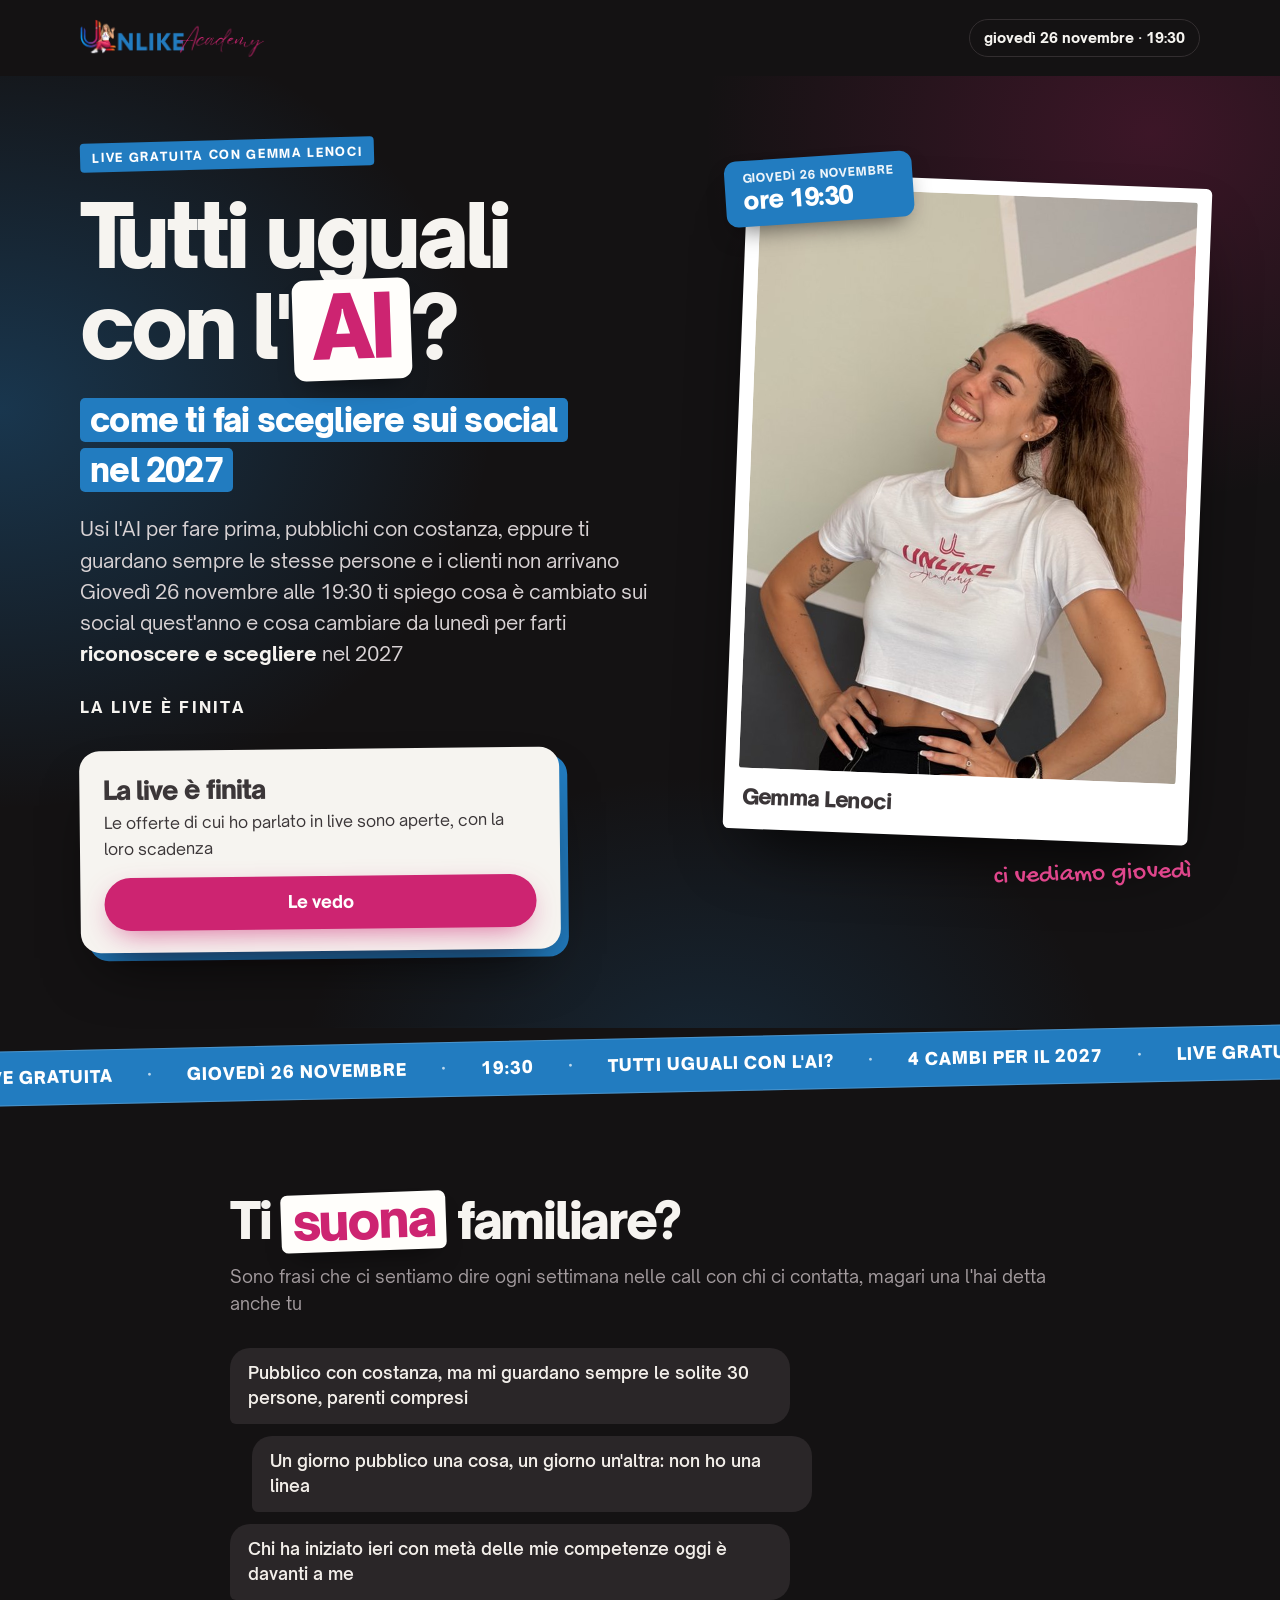
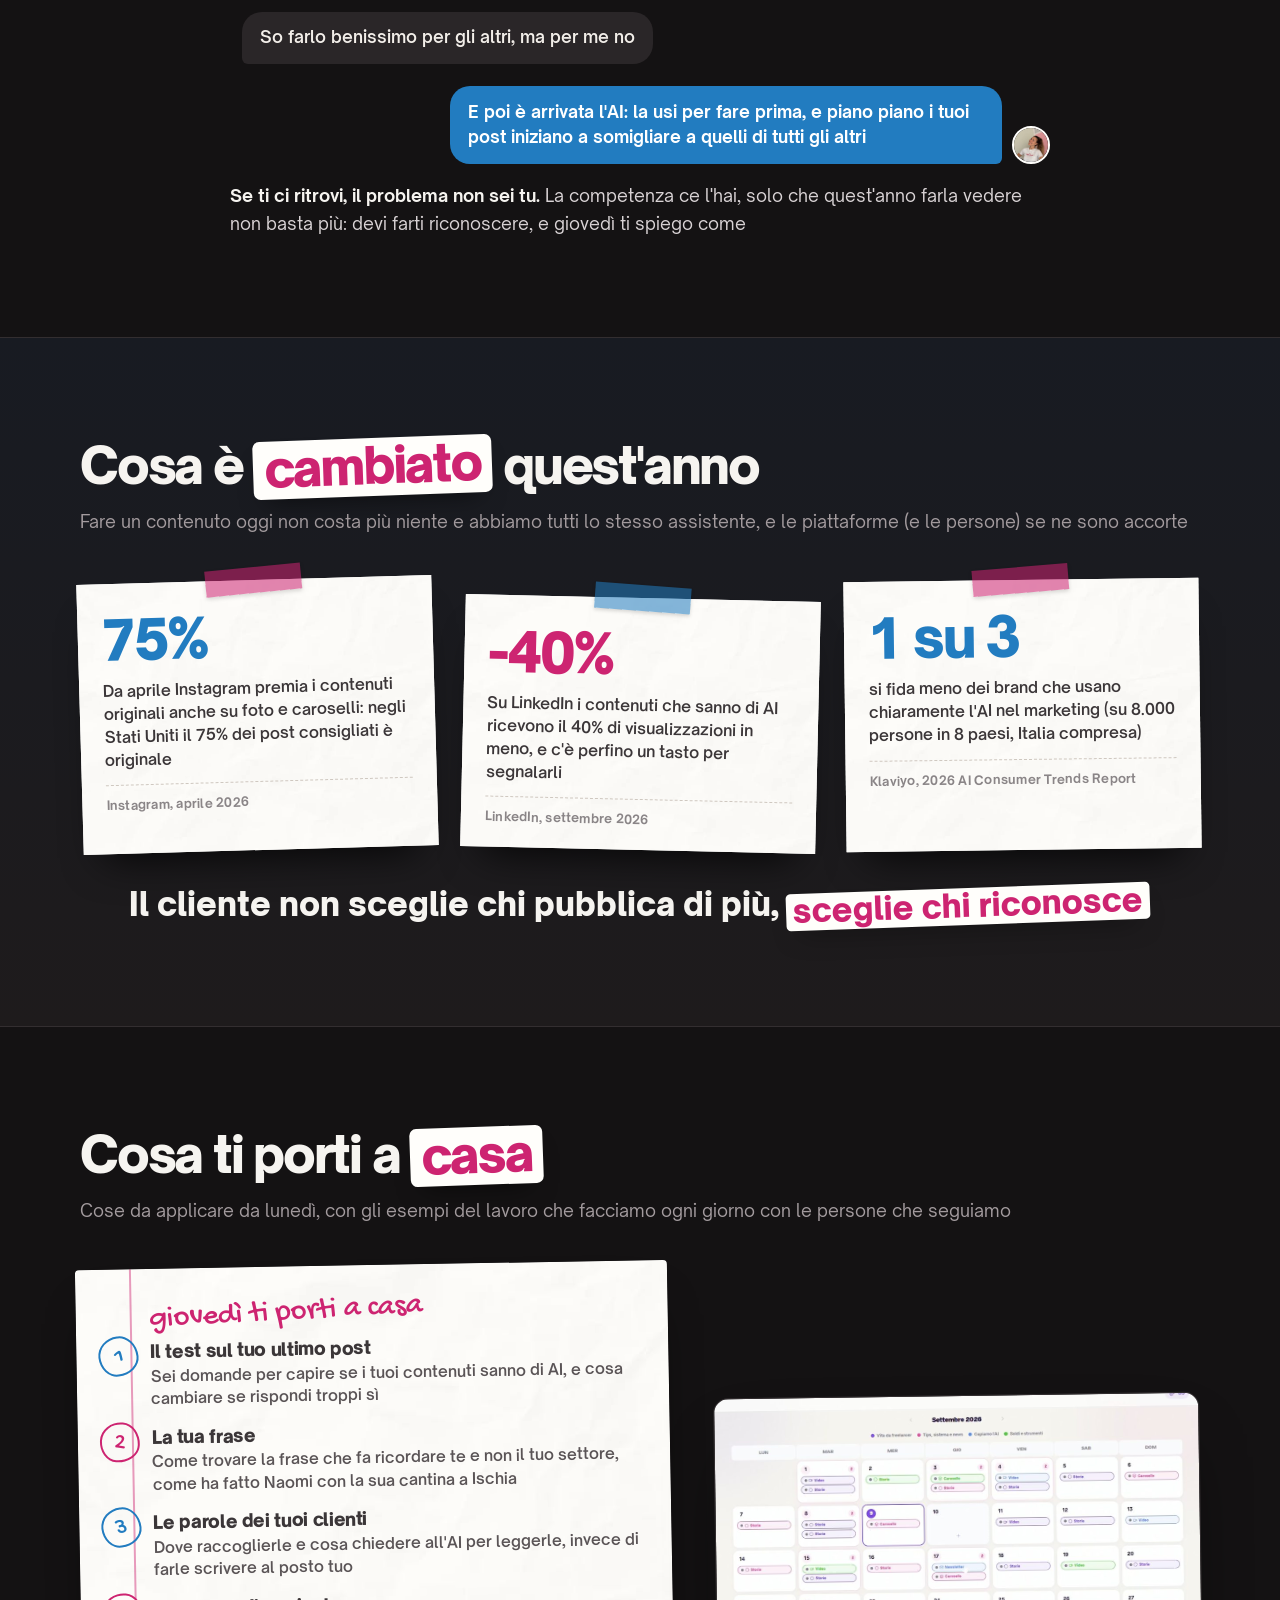
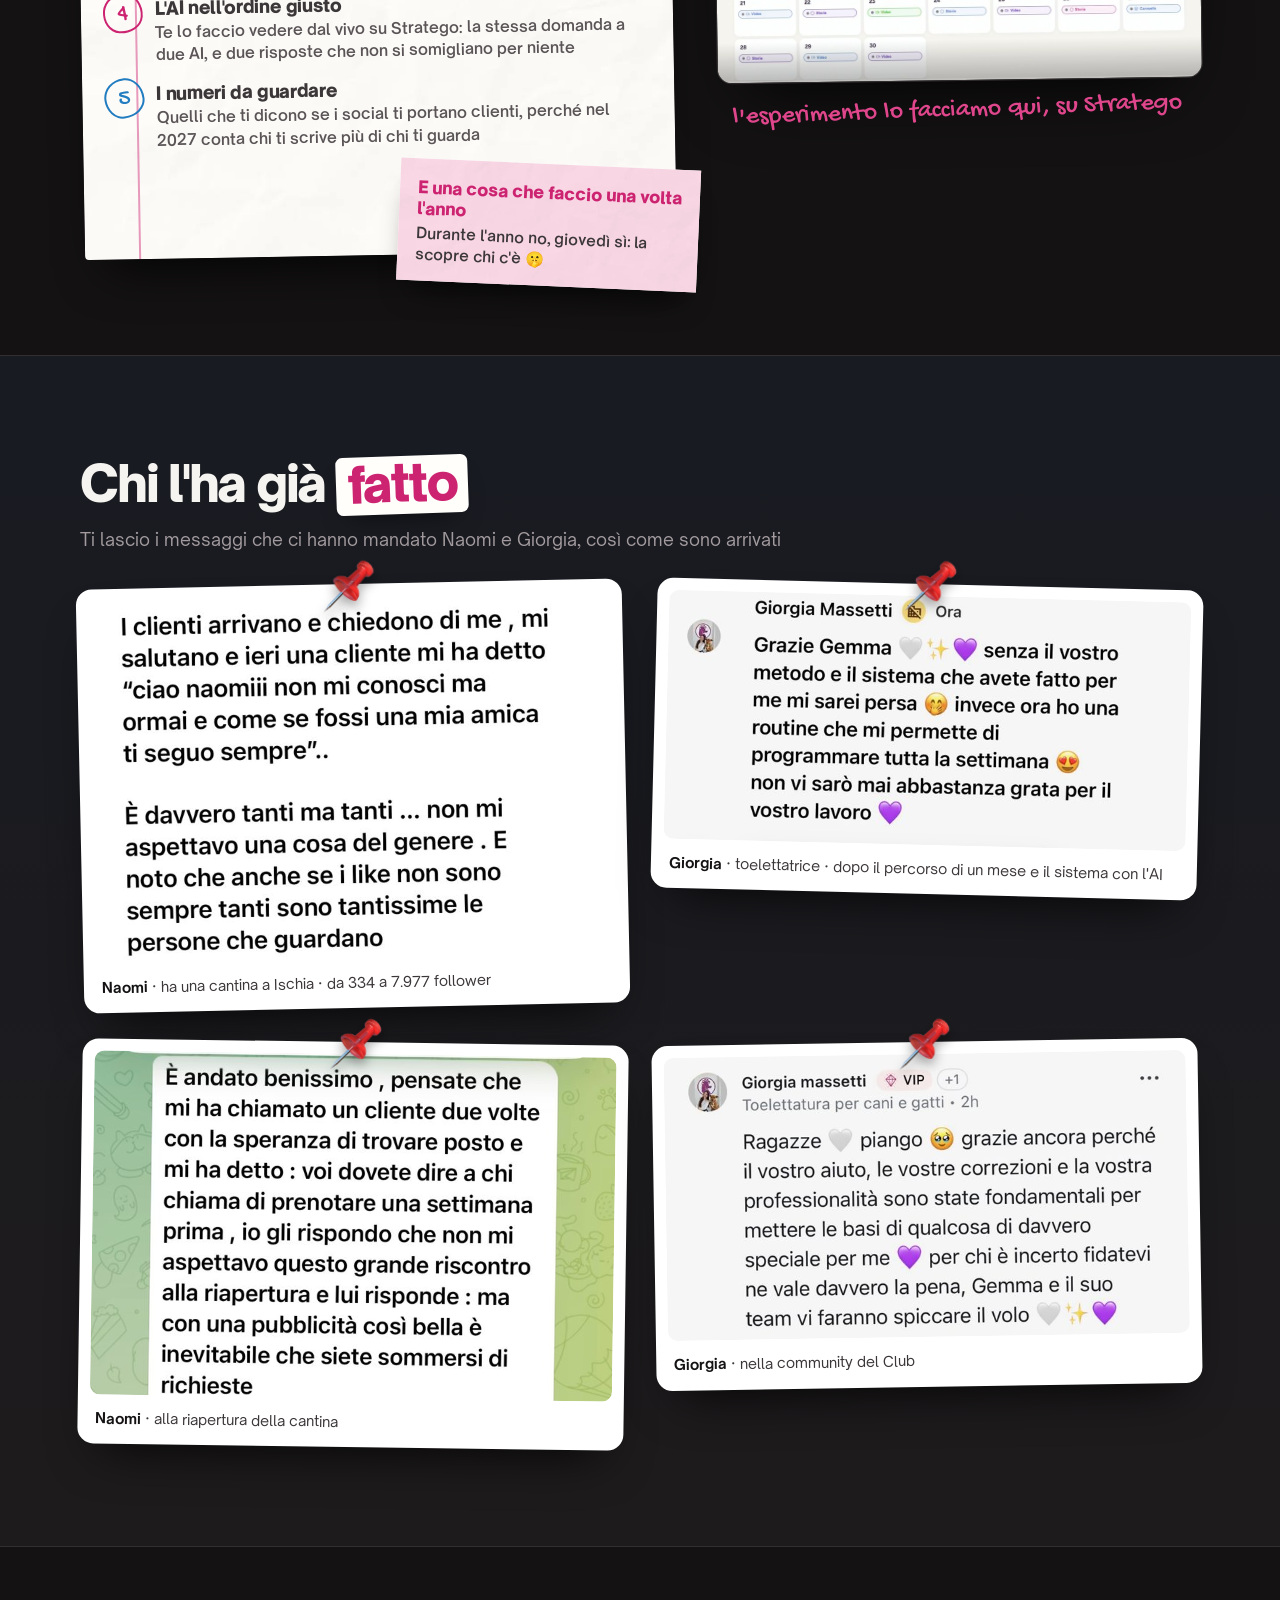
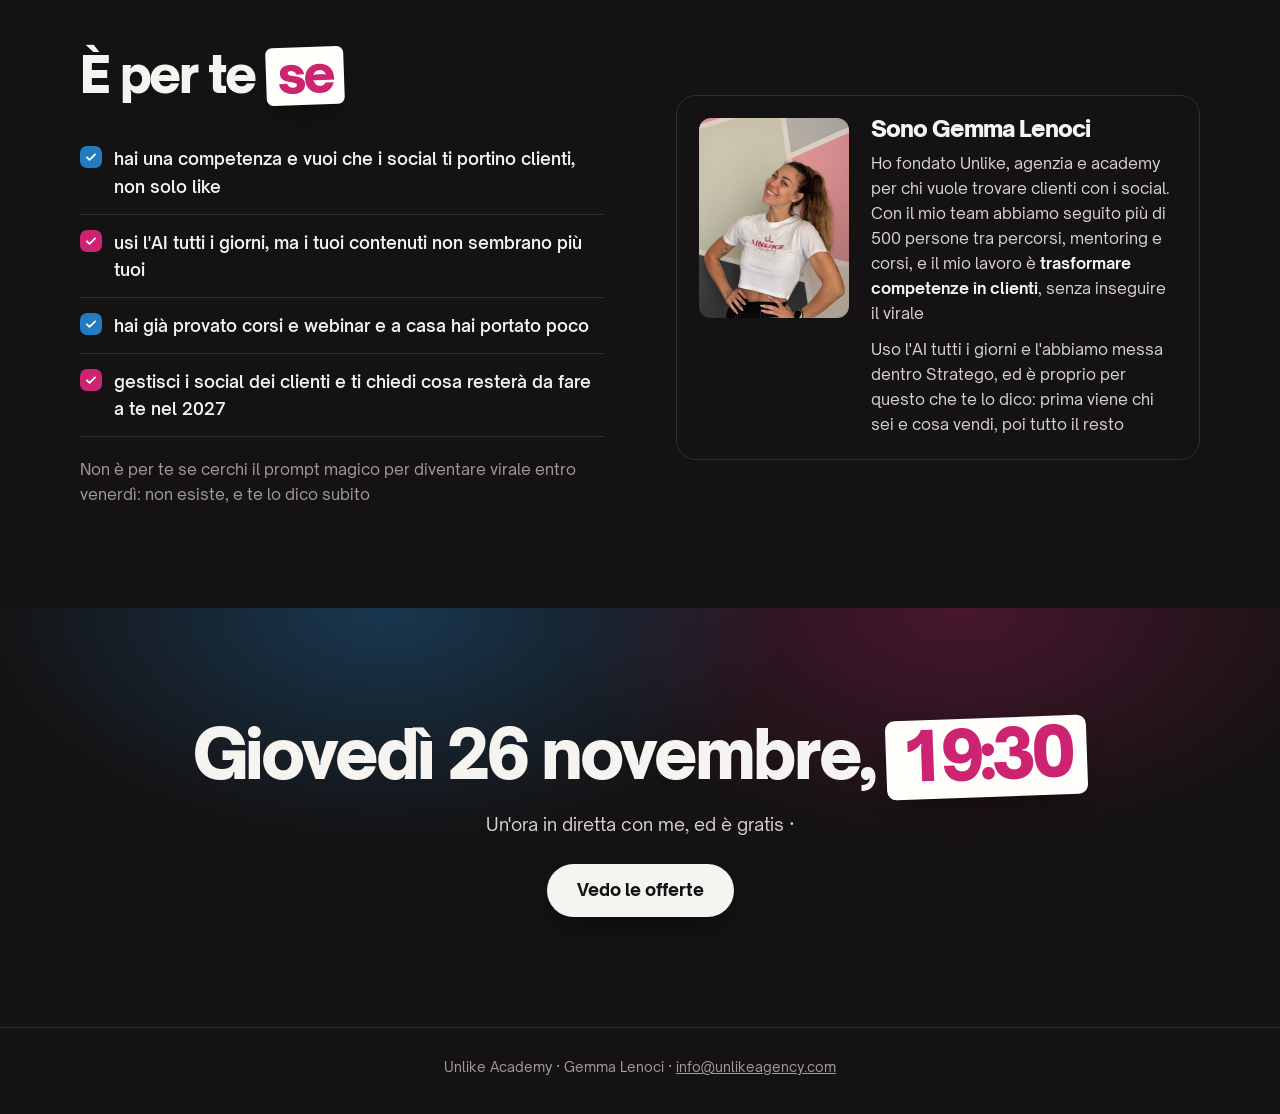
==== live.html @ 9900909d "Landing della live del 26/11 · Tutti uguali con l'AI" ====
<!doctype html>
<html lang="it">
<head>
<meta charset="utf-8">
<meta name="viewport" content="width=device-width, initial-scale=1">
<title>Tutti uguali con l'AI · live gratuita con Gemma Lenoci</title>
<meta name="description" content="Live gratuita giovedì 26 novembre alle 19:30: cosa è cambiato sui social con l'AI e cosa cambiare da lunedì per farti scegliere nel 2027. Con Gemma Lenoci di Unlike">
<meta name="robots" content="noindex">
<meta property="og:title" content="Tutti uguali con l'AI: come ti fai scegliere sui social nel 2027 · live gratuita giovedì 26 novembre alle 19:30">
<meta property="og:image" content="https://gemmalenoci-dotcom.github.io/black-friday/assets/img/og-live.jpg">
<meta property="og:image:width" content="1200">
<meta property="og:image:height" content="630">
<meta name="twitter:card" content="summary_large_image">
<meta property="og:description" content="Un'ora con Gemma Lenoci: cosa è cambiato sui social quest'anno e i 4 cambi da fare da lunedì per farti riconoscere dai clienti">
<link rel="icon" href="assets/logo/favicon.png">
<link rel="apple-touch-icon" href="assets/logo/apple-touch-icon.png">
<link rel="stylesheet" href="assets/live.css">
<!-- Pixel di Meta: da incollare qui quando c'è l'ID -->
<script src="https://academy.unlikeacademy.it/traccia.js?v=1" defer data-risorsa="black"></script>
</head>
<body data-fase="prima">

<header class="wrap hd">
  <img src="assets/logo/logo.webp" alt="Unlike Academy" width="120" height="38">
  <span class="hd-data"><span class="lungo">giovedì </span>26 novembre · 19:30</span>
</header>

<section class="hero">
  <div class="wrap hero-g">
    <div>
      <span class="eyebrow">Live gratuita con Gemma Lenoci</span>
      <h1>Tutti uguali con l'<em>AI</em>?</h1>
      <p class="riga2"><span>come ti fai scegliere sui social nel&nbsp;2027</span></p>
      <p class="sub">Usi l'AI per fare prima, pubblichi con costanza, eppure ti guardano sempre le stesse persone e i clienti non arrivano<br>Giovedì 26 novembre alle 19:30 ti spiego cosa è cambiato sui social quest'anno e cosa cambiare da lunedì per farti <b>riconoscere e scegliere</b> nel 2027</p>

      <div class="cd" data-chiude="2026-11-26T19:30:00+01:00" data-fine="2026-11-26T20:30:00+01:00"
           data-label-durante="Mancano" data-label-dopo="Siamo in diretta adesso" data-label-fine="La live è finita">
        <div class="cd-label">Mancano</div>
        <div class="cd-t">
          <div><b data-k="d">00</b><span>giorni</span></div>
          <div><b data-k="h">00</b><span>ore</span></div>
          <div><b data-k="m">00</b><span>minuti</span></div>
          <div><b data-k="s">00</b><span>secondi</span></div>
        </div>
      </div>

      <div class="card-form" id="iscriviti">
        <div class="solo-prima">
          <h2>Iscriviti alla live</h2>
          <form class="iscrizione" novalidate>
            <label>Nome<input name="nome" autocomplete="given-name" placeholder="Come ti chiami"></label>
            <label>Email<input name="email" type="email" autocomplete="email" placeholder="La mail dove ti mando il link"></label>
            <label class="spunta"><input type="checkbox" name="consenso"> <span>Voglio ricevere le mail di Unlike sulla live e sui contenuti gratuiti, posso cancellarmi quando voglio</span></label>
            <p class="errore" aria-live="polite"></p>
            <button class="btn" type="submit">Iscriviti alla live</button>
          </form>
          <p class="micro">Ti mando il link per mail, e se non riesci a esserci ti arriva anche la registrazione</p>
        </div>
        <div class="grazie">
          <h2>Sei dentro 🙌🏻</h2>
          <p>Ti ho appena mandato il link per mail: se non lo vedi, dai un'occhiata anche in Promozioni</p>
          <a class="btn btn-chiaro" target="_blank" rel="noopener" href="https://calendar.google.com/calendar/render?action=TEMPLATE&amp;text=Tutti%20uguali%20con%20l'AI%20%C2%B7%20live%20con%20Gemma&amp;dates=20261126T183000Z/20261126T193000Z&amp;details=Il%20link%20per%20entrare%20%C3%A8%20nella%20mail%20di%20conferma">Lo metto in calendario</a>
          <p class="micro">Intanto pensa a una domanda sui tuoi social da farmi giovedì: l'ultima parte della live è tutta per quelle</p>
        </div>
        <div class="solo-durante">
          <h2>Siamo in diretta</h2>
          <p>Entra adesso, sei ancora in tempo</p>
          <a class="btn" data-evento href="#">Entro nella live</a>
        </div>
        <div class="solo-dopo">
          <h2>La live è finita</h2>
          <p>Le offerte di cui ho parlato in live sono aperte, con la loro scadenza</p>
          <a class="btn" href="offerte.html">Le vedo</a>
        </div>
      </div>
    </div>

    <figure class="polaroid">
      <img src="assets/img/gemma.jpg" alt="Gemma Lenoci con la maglietta di Unlike Academy" width="600" height="800">
      <figcaption>Gemma Lenoci</figcaption>
      <span class="adesivo"><small>giovedì 26 novembre</small>ore 19:30</span>
      <span class="mano">ci vediamo giovedì</span>
    </figure>
  </div>
</section>

<div class="nastro" aria-hidden="true"><div>
  <span>live gratuita</span><span>giovedì 26 novembre</span><span>19:30</span><span>tutti uguali con l'AI?</span><span>4 cambi per il 2027</span>
  <span>live gratuita</span><span>giovedì 26 novembre</span><span>19:30</span><span>tutti uguali con l'AI?</span><span>4 cambi per il 2027</span>
</div></div>

<section class="sec">
  <div class="wrap stretto">
    <h2>Ti <em>suona</em> familiare?</h2>
    <p class="lead">Sono frasi che ci sentiamo dire ogni settimana nelle call con chi ci contatta, magari una l'hai detta anche tu</p>
    <div class="chat">
      <p class="bolla">Pubblico con costanza, ma mi guardano sempre le solite 30 persone, parenti compresi</p>
      <p class="bolla">Un giorno pubblico una cosa, un giorno un'altra: non ho una linea</p>
      <p class="bolla">Chi ha iniziato ieri con metà delle mie competenze oggi è davanti a me</p>
      <p class="bolla">So farlo benissimo per gli altri, ma per me no</p>
      <div class="bolla-mia"><p>E poi è arrivata l'AI: la usi per fare prima, e piano piano i tuoi post iniziano a somigliare a quelli di tutti gli altri</p><img src="assets/img/gemma.jpg" alt="" width="600" height="800" loading="lazy"></div>
    </div>
    <p class="dopo-lista"><b>Se ti ci ritrovi, il problema non sei tu.</b> La competenza ce l'hai, solo che quest'anno farla vedere non basta più: devi farti riconoscere, e giovedì ti spiego come</p>
  </div>
</section>

<section class="sec alt">
  <div class="wrap">
    <h2>Cosa è <em>cambiato</em> quest'anno</h2>
    <p class="lead">Fare un contenuto oggi non costa più niente e abbiamo tutti lo stesso assistente, e le piattaforme (e le persone) se ne sono accorte</p>
    <div class="ritagli">
      <figure class="ritaglio"><i class="scotch"></i><b>75%</b><p>Da aprile Instagram premia i contenuti originali anche su foto e caroselli: negli Stati Uniti il 75% dei post consigliati è originale</p><figcaption>Instagram, aprile 2026</figcaption></figure>
      <figure class="ritaglio"><i class="scotch"></i><b>-40%</b><p>Su LinkedIn i contenuti che sanno di AI ricevono il 40% di visualizzazioni in meno, e c'è perfino un tasto per segnalarli</p><figcaption>LinkedIn, settembre 2026</figcaption></figure>
      <figure class="ritaglio"><i class="scotch"></i><b>1 su 3</b><p>si fida meno dei brand che usano chiaramente l'AI nel marketing (su 8.000 persone in 8 paesi, Italia compresa)</p><figcaption>Klaviyo, 2026 AI Consumer Trends Report</figcaption></figure>
    </div>
    <p class="tesi">Il cliente non sceglie chi pubblica di più, <em>sceglie chi riconosce</em></p>
  </div>
</section>

<section class="sec">
  <div class="wrap">
    <h2>Cosa ti porti a <em>casa</em></h2>
    <p class="lead">Cose da applicare da lunedì, con gli esempi del lavoro che facciamo ogni giorno con le persone che seguiamo</p>
    <div class="casa">
      <div class="quaderno">
        <p class="mano">giovedì ti porti a casa</p>
        <ol>
          <li><b>Il test sul tuo ultimo post</b><span>Sei domande per capire se i tuoi contenuti sanno di AI, e cosa cambiare se rispondi troppi sì</span></li>
          <li><b>La tua frase</b><span>Come trovare la frase che fa ricordare te e non il tuo settore, come ha fatto Naomi con la sua cantina a Ischia</span></li>
          <li><b>Le parole dei tuoi clienti</b><span>Dove raccoglierle e cosa chiedere all'AI per leggerle, invece di farle scrivere al posto tuo</span></li>
          <li><b>L'AI nell'ordine giusto</b><span>Te lo faccio vedere dal vivo su Stratego: la stessa domanda a due AI, e due risposte che non si somigliano per niente</span></li>
          <li><b>I numeri da guardare</b><span>Quelli che ti dicono se i social ti portano clienti, perché nel 2027 conta chi ti scrive più di chi ti guarda</span></li>
        </ol>
        <div class="postit"><b>E una cosa che faccio una volta l'anno</b><span>Durante l'anno no, giovedì sì: la scopre chi c'è 🤫</span></div>
      </div>
      <figure class="schermo">
        <img src="assets/img/stratego-calendario.jpg" alt="Un piano editoriale su Stratego" width="1100" height="645" loading="lazy">
        <figcaption class="mano">l'esperimento lo facciamo qui, su Stratego</figcaption>
      </figure>
    </div>
  </div>
</section>

<section class="sec alt">
  <div class="wrap">
    <h2>Chi l'ha già <em>fatto</em></h2>
    <p class="lead">Ti lascio i messaggi che ci hanno mandato Naomi e Giorgia, così come sono arrivati</p>
    <div class="bacheca">
      <figure class="msg"><img class="puntina" src="assets/img/emoji-pushpin.png" alt="" width="56" height="56"><img src="assets/img/msg-naomi-amica.jpg" alt="Messaggio di Naomi: i clienti arrivano e chiedono di me, una cliente mi ha detto non mi conosci ma ormai è come se fossi una mia amica" width="720" height="501" loading="lazy"><figcaption><b>Naomi</b> · ha una cantina a Ischia · da 334 a 7.977 follower</figcaption></figure>
      <figure class="msg"><img class="puntina" src="assets/img/emoji-pushpin.png" alt="" width="56" height="56"><img src="assets/img/msg-giorgia-sistema.jpg" alt="Messaggio di Giorgia: senza il vostro metodo e il sistema che avete fatto per me mi sarei persa, invece ora ho una routine che mi permette di programmare tutta la settimana" width="720" height="344" loading="lazy"><figcaption><b>Giorgia</b> · toelettatrice · dopo il percorso di un mese e il sistema con l'AI</figcaption></figure>
      <figure class="msg"><img class="puntina" src="assets/img/emoji-pushpin.png" alt="" width="56" height="56"><img src="assets/img/msg-naomi-cliente.jpg" alt="Messaggio di Naomi: un cliente mi ha detto che con una pubblicità così bella è inevitabile che siete sommersi di richieste" width="720" height="474" loading="lazy"><figcaption><b>Naomi</b> · alla riapertura della cantina</figcaption></figure>
      <figure class="msg"><img class="puntina" src="assets/img/emoji-pushpin.png" alt="" width="56" height="56"><img src="assets/img/msg-giorgia-fidatevi.jpg" alt="Commento di Giorgia nel Club: per chi è incerto fidatevi, ne vale davvero la pena" width="720" height="391" loading="lazy"><figcaption><b>Giorgia</b> · nella community del Club</figcaption></figure>
    </div>
  </div>
</section>

<section class="sec">
  <div class="wrap per-chi">
    <div>
      <h2>È per te <em>se</em></h2>
      <ul class="lista spunte">
        <li>hai una competenza e vuoi che i social ti portino clienti, non solo like</li>
        <li>usi l'AI tutti i giorni, ma i tuoi contenuti non sembrano più tuoi</li>
        <li>hai già provato corsi e webinar e a casa hai portato poco</li>
        <li>gestisci i social dei clienti e ti chiedi cosa resterà da fare a te nel 2027</li>
      </ul>
      <p class="no">Non è per te se cerchi il prompt magico per diventare virale entro venerdì: non esiste, e te lo dico subito</p>
    </div>
    <div class="chi">
      <img src="assets/img/gemma.jpg" alt="" width="600" height="800" loading="lazy">
      <div>
        <h3>Sono Gemma Lenoci</h3>
        <p>Ho fondato Unlike, agenzia e academy per chi vuole trovare clienti con i social. Con il mio team abbiamo seguito più di 500 persone tra percorsi, mentoring e corsi, e il mio lavoro è <b>trasformare competenze in clienti</b>, senza inseguire il virale</p>
        <p>Uso l'AI tutti i giorni e l'abbiamo messa dentro Stratego, ed è proprio per questo che te lo dico: prima viene chi sei e cosa vendi, poi tutto il resto</p>
      </div>
    </div>
  </div>
</section>

<section class="finale">
  <div class="wrap">
    <h2>Giovedì 26 novembre, <em>19:30</em></h2>
    <p>Un'ora in diretta con me, ed è gratis · <span class="cd-mini" data-chiude="2026-11-26T19:30:00+01:00"></span></p>
    <a class="btn btn-chiaro solo-prima" href="#iscriviti">Iscriviti alla live</a>
    <a class="btn btn-chiaro solo-durante" data-evento href="#">Entro nella live</a>
    <a class="btn btn-chiaro solo-dopo" href="offerte.html">Vedo le offerte</a>
  </div>
</section>

<footer class="ft">Unlike Academy · Gemma Lenoci · <a href="mailto:info@unlikeagency.com">info@unlikeagency.com</a></footer>

<script src="assets/countdown.js" defer></script>
<script src="assets/live.js" defer></script>
</body>
</html>
---- assets/live.css ----
/* black.unlikeacademy.it/live.html · iscrizione alla live del 26/11 · colori del Black Friday: nero caldo, bianco, una parola fucsia */
@font-face{font-family:'Open Sauce Sans';src:url(fonts/open-sauce-sans-400.woff2) format('woff2');font-weight:400;font-display:swap}
@font-face{font-family:'Open Sauce Sans';src:url(fonts/open-sauce-sans-600.woff2) format('woff2');font-weight:600;font-display:swap}
@font-face{font-family:'Open Sauce Sans';src:url(fonts/open-sauce-sans-700.woff2) format('woff2');font-weight:700;font-display:swap}
@font-face{font-family:'Open Sauce Sans';src:url(fonts/open-sauce-sans-800.woff2) format('woff2');font-weight:800;font-display:swap}
@font-face{font-family:'Open Sauce Sans';src:url(fonts/open-sauce-sans-900.woff2) format('woff2');font-weight:900;font-display:swap}
@font-face{font-family:'Playfair Display';src:url(fonts/playfair-display-italic-base.woff2) format('woff2');font-weight:400 900;font-style:italic;font-display:swap}
@font-face{font-family:'Gochi Hand';src:url(fonts/gochi-hand-400.woff2) format('woff2');font-weight:400;font-display:swap}

:root{
  --nero:#141213;--nero2:#1E1B1C;--linea:#332E30;
  --bianco:#F6F4F0;--testo:#D9D3D5;--grigio:#A39B9E;
  --fucsia:#CD2471;--fucsia2:#E0468C;--blu:#227CC0;--ink:#3B3638;
  --serif:'Playfair Display',Georgia,serif;--mano:'Gochi Hand',cursive
}
*{margin:0;padding:0;box-sizing:border-box}
html{-webkit-text-size-adjust:100%;scroll-behavior:smooth}
body{font-family:'Open Sauce Sans',system-ui,sans-serif;color:var(--testo);background:var(--nero);line-height:1.6;-webkit-font-smoothing:antialiased;overflow-x:hidden}
img{max-width:100%;height:auto;display:block}
a{color:inherit}
.wrap{width:min(1120px,100% - 32px);margin-inline:auto}
h1,h2,h3{color:var(--bianco);letter-spacing:-.045em;line-height:1.02}
h1 em,h2 em{font-family:var(--serif);font-style:italic;font-weight:800;letter-spacing:-.02em;color:var(--fucsia2)}

.btn{display:inline-flex;align-items:center;justify-content:center;font-family:inherit;font-weight:800;font-size:17px;line-height:1.1;text-decoration:none;border:0;border-radius:100px;padding:17px 30px;background:var(--fucsia);color:#fff;cursor:pointer;box-shadow:0 10px 30px -10px rgba(205,36,113,.75);transition:transform .15s,box-shadow .15s}
.btn:hover{transform:translateY(-2px);box-shadow:0 16px 34px -10px rgba(205,36,113,.9)}
.btn-chiaro{background:var(--bianco);color:var(--nero);box-shadow:0 10px 30px -12px rgba(0,0,0,.6)}
.btn-chiaro:hover{box-shadow:0 16px 34px -12px rgba(0,0,0,.7)}
.btn:focus-visible,a:focus-visible,input:focus-visible{outline:3px solid var(--blu);outline-offset:3px}

.hd{display:flex;align-items:center;justify-content:space-between;gap:16px;height:76px}
.hd img{height:38px;width:auto}
.hd-data{font-size:14px;font-weight:800;color:var(--bianco);border:1.5px solid var(--linea);border-radius:100px;padding:7px 14px}

.hero{position:relative;background:
  radial-gradient(55% 60% at 88% 8%,rgba(205,36,113,.30),transparent 70%),
  radial-gradient(40% 45% at 0% 40%,rgba(34,124,192,.16),transparent 70%)}
.hero-g{display:grid;grid-template-columns:1.12fr .88fr;gap:clamp(28px,5vw,64px);align-items:start;padding-block:clamp(28px,5vw,64px) clamp(48px,6vw,80px)}
.eyebrow{display:inline-block;font-weight:800;font-size:12px;line-height:1;letter-spacing:.14em;text-transform:uppercase;color:#fff;background:var(--fucsia);padding:9px 12px 8px;border-radius:4px;rotate:-1.5deg}
.hero h1{font-weight:900;font-size:clamp(2.7rem,7vw,5.4rem);margin-top:22px}
.hero h1 em{font-size:1.08em}
.sub{font-size:clamp(1.05rem,1.6vw,1.22rem);margin-top:18px;max-width:30em}
.sub b{color:var(--bianco);font-weight:800}

.cd{margin-top:26px}
.cd-label{font-weight:800;font-size:.8rem;letter-spacing:.14em;text-transform:uppercase;color:var(--fucsia2)}
.cd-t{display:flex;gap:10px;margin-top:10px}
.cd-t div{min-width:78px;text-align:center;background:var(--nero2);border:1px solid var(--linea);border-radius:14px;padding:12px 6px 10px}
.cd-t div:last-child{background:var(--fucsia);border-color:var(--fucsia)}
.cd-t b{display:block;font-weight:900;font-size:2.3rem;line-height:1;color:var(--bianco);font-variant-numeric:tabular-nums}
.cd-t span{display:block;margin-top:6px;font-size:.66rem;font-weight:700;letter-spacing:.1em;text-transform:uppercase;color:var(--grigio)}
.cd-t div:last-child span{color:#fff}
.cd.chiuso .cd-t{display:none}
.cd.chiuso .cd-label{font-size:1rem;color:var(--bianco)}
.cd-mini{font-weight:800;color:var(--bianco);font-variant-numeric:tabular-nums}

.card-form{margin-top:28px;max-width:30em;background:var(--bianco);color:var(--ink);border-radius:20px;padding:26px 24px 22px;rotate:-.6deg;box-shadow:0 30px 60px -25px rgba(0,0,0,.8),8px 8px 0 var(--fucsia)}
.card-form h2{color:var(--ink);font-weight:900;font-size:1.6rem;letter-spacing:-.04em}
.card-form p{margin-top:8px}
.card-form .btn{margin-top:16px;width:100%}
.iscrizione label{display:block;margin-top:14px;font-weight:800;font-size:.85rem;color:var(--ink)}
.iscrizione input:not([type=checkbox]){display:block;width:100%;margin-top:6px;font:inherit;font-weight:600;font-size:16px;color:var(--ink);background:#fff;border:1.5px solid #D8D2CB;border-radius:12px;padding:13px 14px}
.iscrizione input:not([type=checkbox]):focus{border-color:var(--fucsia);outline:none}
.iscrizione .spunta{display:flex;gap:10px;align-items:flex-start;font-weight:600;font-size:.82rem;line-height:1.45;color:#5A5456}
.spunta input{margin-top:3px;width:18px;height:18px;accent-color:var(--fucsia);flex:none}
.errore{min-height:1.2em;font-weight:800;font-size:.88rem;color:var(--fucsia)}
.micro{font-size:.86rem;color:#665E61}
.grazie,.solo-durante,.solo-dopo{display:none}
.card-form.fatto .solo-prima{display:none}
.card-form.fatto .grazie{display:block}
body[data-fase=durante] .card-form .solo-prima,body[data-fase=durante] .card-form .grazie,
body[data-fase=dopo] .card-form .solo-prima,body[data-fase=dopo] .card-form .grazie{display:none}
body[data-fase=durante] .solo-durante,body[data-fase=dopo] .solo-dopo{display:block}
body[data-fase=durante] .finale .solo-durante,body[data-fase=dopo] .finale .solo-dopo{display:inline-flex}
body:not([data-fase=prima]) .finale .solo-prima{display:none}
.finale .solo-durante,.finale .solo-dopo{display:none}

.polaroid{position:relative;background:#fff;padding:14px 14px 0;border-radius:6px;rotate:2.2deg;margin-top:clamp(0px,4vw,40px);box-shadow:0 34px 70px -28px rgba(0,0,0,.9)}
.polaroid img{border-radius:3px;aspect-ratio:3/4;object-fit:cover;width:100%}
.polaroid figcaption{font-weight:900;color:var(--ink);font-size:1.3rem;letter-spacing:-.03em;padding:12px 4px 16px}
.adesivo{position:absolute;top:-18px;left:-22px;background:var(--fucsia);color:#fff;font-weight:900;font-size:1.25rem;padding:10px 16px;border-radius:12px;rotate:-6deg;box-shadow:0 12px 24px -10px rgba(0,0,0,.6)}
.adesivo em{font-family:var(--serif);font-style:italic}
.mano{font-family:var(--mano);color:var(--fucsia2);font-size:1.6rem;line-height:1.1}
.polaroid .mano{position:absolute;right:-6px;bottom:-46px;rotate:-4deg}

.nastro{background:var(--fucsia);color:#fff;overflow:hidden;border-block:1px solid rgba(255,255,255,.18);rotate:-1.2deg;margin-block:10px 0;width:104%;margin-left:-2%}
.nastro div{display:flex;gap:34px;width:max-content;padding:13px 0;animation:scorri 28s linear infinite}
.nastro span{font-weight:900;font-size:1.05rem;letter-spacing:.06em;text-transform:uppercase;white-space:nowrap}
.nastro span::after{content:'·';margin-left:34px;opacity:.7}
@keyframes scorri{to{transform:translateX(-50%)}}
@media (prefers-reduced-motion:reduce){.nastro div{animation:none}}

.sec{padding-block:clamp(56px,8vw,100px)}
.sec.alt{background:var(--nero2);border-block:1px solid var(--linea)}
.sec h2{font-weight:900;font-size:clamp(2rem,4.4vw,3.1rem)}
.lead{margin-top:12px;font-size:1.08rem;color:var(--grigio)}
.steps{display:grid;grid-template-columns:repeat(4,1fr);gap:16px;margin-top:34px;counter-reset:s}
.step{background:var(--nero2);border:1px solid var(--linea);border-radius:18px;padding:22px 20px}
.step::before{counter-increment:s;content:counter(s);font-family:var(--serif);font-style:italic;font-weight:800;font-size:48px;line-height:1;color:var(--fucsia2);display:block;margin-bottom:12px}
.step:last-child{background:var(--fucsia);border-color:var(--fucsia)}
.step:last-child::before{color:#fff}
.step:last-child p{color:#fff}
.step h3{font-size:1.1rem;font-weight:800;letter-spacing:-.02em}
.step p{font-size:.95rem;margin-top:8px}
.schermo{margin:44px auto 0;max-width:820px;text-align:center}
.schermo img{border-radius:14px;box-shadow:0 0 0 1px var(--linea),0 34px 70px -30px rgba(0,0,0,.9);rotate:-.8deg}
.schermo figcaption{margin-top:16px;rotate:-2deg}

.per-chi{display:grid;grid-template-columns:1fr 1fr;gap:clamp(32px,6vw,72px);align-items:center}
.lista{list-style:none;margin-top:26px}
.lista li{position:relative;padding:14px 0 14px 34px;border-bottom:1px solid var(--linea);font-size:1.06rem;color:var(--bianco);font-weight:600}
.lista li::before{content:'';position:absolute;left:4px;top:23px;width:12px;height:12px;border-radius:50%;background:var(--fucsia)}
.no{margin-top:20px;color:var(--grigio);font-size:.98rem}
.chi{display:grid;grid-template-columns:150px 1fr;gap:22px;align-items:start;background:var(--nero);border:1px solid var(--linea);border-radius:20px;padding:22px}
.chi img{border-radius:12px;aspect-ratio:3/4;object-fit:cover}
.chi h3{font-size:1.4rem;font-weight:900}
.chi p{margin-top:10px;font-size:.98rem}
.chi b{color:var(--bianco)}

.finale{background:
  radial-gradient(60% 80% at 50% 0%,rgba(205,36,113,.35),transparent 70%),var(--nero);text-align:center;padding-block:clamp(64px,9vw,110px)}
.finale h2{font-weight:900;font-size:clamp(2.2rem,6vw,4.2rem)}
.finale p{margin-top:14px;font-size:1.1rem}
.finale .btn{margin-top:26px}

.ft{text-align:center;font-size:.85rem;color:var(--grigio);padding:28px 16px 36px;border-top:1px solid var(--linea)}

@media (max-width:900px){
  .hero-g{grid-template-columns:1fr}
  .polaroid{max-width:330px;margin:24px auto 40px}
  .steps{grid-template-columns:1fr 1fr}
  .per-chi{grid-template-columns:1fr}
}
@media (max-width:520px){
  .hd-data{font-size:12px;padding:6px 10px}
  .cd-t{gap:6px}.cd-t div{min-width:0;flex:1}.cd-t b{font-size:1.8rem}
  .card-form{padding:22px 18px 18px;rotate:0deg;box-shadow:0 30px 60px -25px rgba(0,0,0,.8),5px 5px 0 var(--fucsia)}
  .steps{grid-template-columns:1fr}
  .chi{grid-template-columns:96px 1fr;padding:16px;gap:14px}
  .adesivo{left:-8px;font-size:1.05rem}
}

body:not([data-fase=prima]) .cd-mini{display:none}
@media (max-width:520px){.hd-data .lungo{display:none}}

/* 6/11 · più blu, su richiesta di Gemma (il fucsia resta sui bottoni) */
.eyebrow{background:var(--blu)}
.hero{background:
  radial-gradient(50% 55% at 90% 6%,rgba(205,36,113,.22),transparent 70%),
  radial-gradient(55% 60% at 0% 35%,rgba(34,124,192,.34),transparent 70%),
  radial-gradient(45% 45% at 55% 105%,rgba(34,124,192,.20),transparent 70%)}
.riga2{margin-top:16px;font-weight:900;font-size:clamp(1.25rem,2.6vw,2rem);line-height:1.55;letter-spacing:-.025em;color:#fff}
.riga2 span{background:var(--blu);padding:.06em .32em;border-radius:.16em;box-decoration-break:clone;-webkit-box-decoration-break:clone}
.cd-label{color:#5FA8E0}
.cd-t div:last-child{background:var(--blu);border-color:var(--blu)}
.card-form{box-shadow:0 30px 60px -25px rgba(0,0,0,.8),8px 8px 0 var(--blu)}
.adesivo{background:var(--blu)}
.nastro{background:var(--blu)}
.step:nth-child(odd)::before{color:#5FA8E0}
.step:nth-child(even)::before{color:var(--fucsia2)}
.step:nth-child(3){border-color:rgba(34,124,192,.55)}
.lista li:nth-child(even)::before{background:var(--blu)}
.sec.alt{background:linear-gradient(180deg,#181B22 0%,#1E1B1C 100%)}
.finale{background:
  radial-gradient(45% 80% at 30% 0%,rgba(34,124,192,.35),transparent 70%),
  radial-gradient(45% 80% at 75% 0%,rgba(205,36,113,.28),transparent 70%),var(--nero)}
@media (max-width:520px){.card-form{box-shadow:0 30px 60px -25px rgba(0,0,0,.8),5px 5px 0 var(--blu)}}
/* 6/11: quarto passo blu, il fucsia su fucsia non si leggeva */
.step:last-child{background:var(--blu);border-color:var(--blu)}
.step:last-child::before,.step:nth-child(even):last-child::before{color:#fff}
.step:last-child h3,.step:last-child p{color:#fff}
/* 6/11 sera: sezioni nuove (pain point, dati, testimonianze) */
.stretto{max-width:820px}
.dopo-lista{margin-top:18px;font-size:1.08rem;color:var(--testo)}
.dopo-lista b{color:var(--bianco)}
.fatti{display:grid;grid-template-columns:repeat(3,1fr);gap:16px;margin-top:34px}
.fatto{background:var(--nero);border:1px solid var(--linea);border-radius:18px;padding:24px 22px;display:flex;flex-direction:column;gap:10px}
.fatto b{font-weight:900;font-size:clamp(2.4rem,5vw,3.4rem);line-height:1;letter-spacing:-.03em;color:#5FA8E0}
.fatto:nth-child(2) b{color:var(--fucsia2)}
.fatto p{font-size:.98rem;color:var(--bianco)}
.fatto span{margin-top:auto;font-size:.8rem;color:var(--grigio)}
.tesi{margin-top:34px;text-align:center;font-weight:900;font-size:clamp(1.4rem,3vw,2rem);line-height:1.3;color:var(--bianco)}
.tesi em{font-family:var(--serif);font-style:italic;color:var(--fucsia2)}
.steps.tre{grid-template-columns:repeat(3,1fr)}
.voci{display:grid;grid-template-columns:1fr 1fr;gap:18px;margin-top:30px}
.voci blockquote{background:var(--nero);border:1px solid var(--linea);border-left:4px solid var(--blu);border-radius:16px;padding:24px 22px}
.voci blockquote:nth-child(2){border-left-color:var(--fucsia)}
.voci p{font-size:1.06rem;color:var(--bianco);font-weight:600}
.voci footer{margin-top:14px;font-size:.88rem;color:var(--grigio)}
.voci footer b{color:var(--bianco)}
@media (max-width:900px){.fatti,.steps.tre{grid-template-columns:1fr 1fr}.voci{grid-template-columns:1fr}}
@media (max-width:560px){.fatti,.steps.tre{grid-template-columns:1fr}}
/* 6/11 notte: niente corsivo (Academy), icone, messaggi veri appesi, adesivo leggibile */
h1 em,h2 em,.tesi em{font-family:inherit;font-style:normal;font-weight:900;letter-spacing:inherit;background:linear-gradient(90deg,#5FA8E0 0%,#9B6FD0 50%,#E0468C 100%);-webkit-background-clip:text;background-clip:text;color:transparent;padding-right:.04em}
.adesivo{font-family:inherit;font-weight:900;font-size:1.5rem;line-height:1.05;padding:12px 18px 13px;text-align:left;letter-spacing:-.02em}
.adesivo small{display:block;font-size:.72rem;font-weight:800;letter-spacing:.08em;text-transform:uppercase;opacity:.92;margin-bottom:4px}
.ico{display:inline-grid;place-items:center;flex:none;width:48px;height:48px;border-radius:14px;background:rgba(34,124,192,.18);color:#6FB3E8}
.ico.f{background:rgba(224,70,140,.16);color:#EE6AA6}
.ico.w{background:rgba(255,255,255,.2);color:#fff}
.ico svg{width:24px;height:24px;fill:none;stroke:currentColor;stroke-width:2;stroke-linecap:round;stroke-linejoin:round}
.dolori{list-style:none;margin-top:26px;display:grid;gap:12px}
.dolori li{display:flex;gap:16px;align-items:center;background:var(--nero2);border:1px solid var(--linea);border-radius:16px;padding:14px 18px;font-size:1.06rem;font-weight:600;color:var(--bianco)}
.dolori li:last-child{background:linear-gradient(90deg,rgba(34,124,192,.22),rgba(224,70,140,.14));border-color:rgba(95,168,224,.4);font-weight:700}
.step::before{content:none!important}
.step .ico{margin-bottom:14px}
.fatto .ico{margin-bottom:4px}
.lead+.bacheca{margin-top:30px}
.bacheca{display:grid;grid-template-columns:1fr 1fr;gap:34px 28px;margin-top:30px;align-items:start}
.msg{position:relative;background:#fff;border-radius:16px;padding:12px 12px 0;box-shadow:0 26px 50px -24px rgba(0,0,0,.85);rotate:-1.2deg}
.msg:nth-child(2){rotate:1.4deg}.msg:nth-child(3){rotate:.8deg}.msg:nth-child(4){rotate:-.9deg}
.msg img:not(.puntina){border-radius:10px;width:100%}
.msg .puntina{position:absolute;top:-24px;left:50%;translate:-50% 0;width:52px;height:52px;filter:drop-shadow(0 6px 6px rgba(0,0,0,.35))}
.msg figcaption{color:var(--ink);font-size:.9rem;padding:12px 6px 14px}
.msg figcaption b{color:var(--nero)}
.spunte li::before{content:'';top:15px;left:0;width:22px;height:22px;border-radius:7px;background:var(--blu) url("data:image/svg+xml,%3Csvg xmlns='http://www.w3.org/2000/svg' viewBox='0 0 24 24' fill='none' stroke='white' stroke-width='3' stroke-linecap='round' stroke-linejoin='round'%3E%3Cpath d='M5 12.5l4.5 4.5L19 7.5'/%3E%3C/svg%3E") center/14px no-repeat}
.spunte li:nth-child(even)::before{background:var(--fucsia) url("data:image/svg+xml,%3Csvg xmlns='http://www.w3.org/2000/svg' viewBox='0 0 24 24' fill='none' stroke='white' stroke-width='3' stroke-linecap='round' stroke-linejoin='round'%3E%3Cpath d='M5 12.5l4.5 4.5L19 7.5'/%3E%3C/svg%3E") center/14px no-repeat}
@media (max-width:760px){.bacheca{grid-template-columns:1fr;gap:40px}.dolori li{font-size:1rem;padding:12px 14px;gap:12px}.ico{width:42px;height:42px}}
/* 6/11 notte: icone del kit di Emilia (Stratego), quadrato colorato come nel menu */
.ico-img{width:54px;height:54px;flex:none;display:block;filter:drop-shadow(0 8px 14px rgba(0,0,0,.35))}
.step .ico-img{margin-bottom:14px}
.fatto .ico-img{margin-bottom:4px}
@media (max-width:760px){.ico-img{width:46px;height:46px}}

/* ==== 6/11 notte · meno «fatta con l'AI»: niente icone né riquadri tutti uguali, oggetti di carta come nelle copertine di Emilia ==== */
:root{--foglio:#FFFEFB;--carta-img:url(img/carta.jpg)}
/* parola accento = etichetta bianca storta, come [testo] nelle copertine (niente sfumatura, niente corsivo) */
h1 em,h2 em,.tesi em{display:inline-block;font-family:inherit;font-style:normal;font-weight:900;background:var(--foglio);-webkit-background-clip:border-box;background-clip:border-box;color:var(--fucsia);-webkit-text-fill-color:var(--fucsia);padding:.02em .22em .1em;border-radius:.14em;rotate:-2deg;line-height:1.05;box-shadow:0 14px 26px -14px rgba(0,0,0,.6)}
.hero h1 em{font-size:1em}
/* le frasi delle call: messaggi */
.chat{display:flex;flex-direction:column;gap:12px;margin-top:30px}
.bolla{position:relative;align-self:flex-start;max-width:min(560px,86%);background:#2A2628;color:#F3EFEA;font-weight:600;font-size:1.06rem;line-height:1.45;padding:13px 18px 14px;border-radius:20px 20px 20px 6px}
.bolla:nth-child(2){margin-left:22px}.bolla:nth-child(4){margin-left:12px}
.bolla-mia{align-self:flex-end;display:flex;align-items:flex-end;gap:10px;max-width:min(600px,92%);margin-top:10px}
.bolla-mia p{background:var(--blu);color:#fff;font-weight:700;font-size:1.06rem;line-height:1.45;padding:14px 18px 15px;border-radius:20px 20px 6px 20px}
.bolla-mia img{width:38px;height:38px;border-radius:50%;object-fit:cover;object-position:50% 20%;flex:none;border:2px solid var(--foglio)}
/* i dati: ritagli di carta con lo scotch */
.ritagli{display:grid;grid-template-columns:repeat(3,1fr);gap:34px 28px;margin-top:44px}
.ritaglio{position:relative;margin:0;background:var(--foglio) var(--carta-img) center/cover;background-blend-mode:multiply;color:var(--ink);padding:30px 24px 20px;box-shadow:0 26px 40px -22px rgba(0,0,0,.85);rotate:-1.6deg}
.ritaglio:nth-child(2){rotate:1.3deg;margin-top:18px}.ritaglio:nth-child(3){rotate:-.7deg}
.ritaglio b{display:block;font-weight:900;font-size:clamp(2.6rem,5vw,3.4rem);line-height:1;letter-spacing:-.04em;color:var(--blu)}
.ritaglio:nth-child(2) b{color:var(--fucsia)}
.ritaglio p{margin-top:12px;font-weight:600;font-size:.98rem;line-height:1.45;color:var(--ink)}
.ritaglio figcaption{margin-top:14px;padding-top:10px;border-top:1px dashed #CFC8C0;font-weight:700;font-size:.78rem;letter-spacing:.02em;color:#8A8587}
.scotch{position:absolute;top:-13px;left:50%;width:96px;height:26px;margin-left:-48px;background:rgba(205,36,113,.55);rotate:-4deg;box-shadow:0 2px 4px rgba(0,0,0,.15)}
.ritaglio:nth-child(2) .scotch{background:rgba(34,124,192,.55);rotate:3deg}
/* cosa ti porti a casa: un foglio a righe scritto a mano + un post-it */
.casa{display:grid;grid-template-columns:1.1fr .9fr;gap:44px;align-items:center;margin-top:40px}
.quaderno{position:relative;background-color:var(--foglio);background-image:linear-gradient(90deg,transparent 54px,rgba(205,36,113,.45) 54px,rgba(205,36,113,.45) 56px,transparent 56px),var(--carta-img);background-size:auto,cover;background-blend-mode:normal,multiply;color:var(--ink);padding:26px 26px 92px 74px;border-radius:4px;rotate:-1deg;box-shadow:0 30px 50px -24px rgba(0,0,0,.85)}
.quaderno .mano{font-size:1.9rem;color:var(--fucsia);margin:0 0 12px;rotate:-2deg}
.quaderno ol{list-style:none;counter-reset:q;margin:0;padding:0}
.quaderno li{position:relative;counter-increment:q;padding:0 0 16px}
.quaderno li::before{content:counter(q);position:absolute;left:-52px;top:-4px;width:36px;height:36px;display:grid;place-items:center;font-family:var(--mano);font-size:1.45rem;color:var(--blu);border:2px solid var(--blu);border-radius:52% 46% 55% 44%/48% 55% 45% 52%;rotate:-6deg}
.quaderno li:nth-child(even)::before{color:var(--fucsia);border-color:var(--fucsia);rotate:5deg}
.quaderno li b{display:block;font-weight:900;font-size:1.12rem;letter-spacing:-.02em;line-height:1.25}
.quaderno li span{display:block;font-weight:600;font-size:.97rem;line-height:1.45;color:#5A5456;margin-top:2px}
.postit{position:absolute;right:-22px;bottom:-34px;width:min(300px,62%);background:#FBD9E7 var(--carta-img) center/cover;background-blend-mode:multiply;color:var(--ink);padding:18px 18px 16px;rotate:3.5deg;box-shadow:0 22px 30px -16px rgba(0,0,0,.7)}
.postit b{display:block;font-weight:900;font-size:1.05rem;line-height:1.25;color:var(--fucsia)}
.postit span{display:block;font-weight:600;font-size:.94rem;line-height:1.4;margin-top:4px}
.casa .schermo{margin:0}
@media (max-width:900px){
  .ritagli{grid-template-columns:1fr;max-width:520px;margin-inline:auto}
  .ritaglio:nth-child(2){margin-top:0}
  .casa{grid-template-columns:1fr;gap:70px}
}
@media (max-width:520px){
  .quaderno{padding:22px 16px 20px 58px;background-image:linear-gradient(90deg,transparent 42px,rgba(205,36,113,.45) 42px,rgba(205,36,113,.45) 44px,transparent 44px),var(--carta-img)}
  .quaderno li::before{left:-46px;width:32px;height:32px;font-size:1.3rem}
  .postit{position:relative;right:auto;bottom:auto;width:auto;margin:10px -4px 0 -40px;rotate:1.5deg}
  .bolla,.bolla-mia p{font-size:1rem}
}

.hero h1 em{margin-left:.06em}
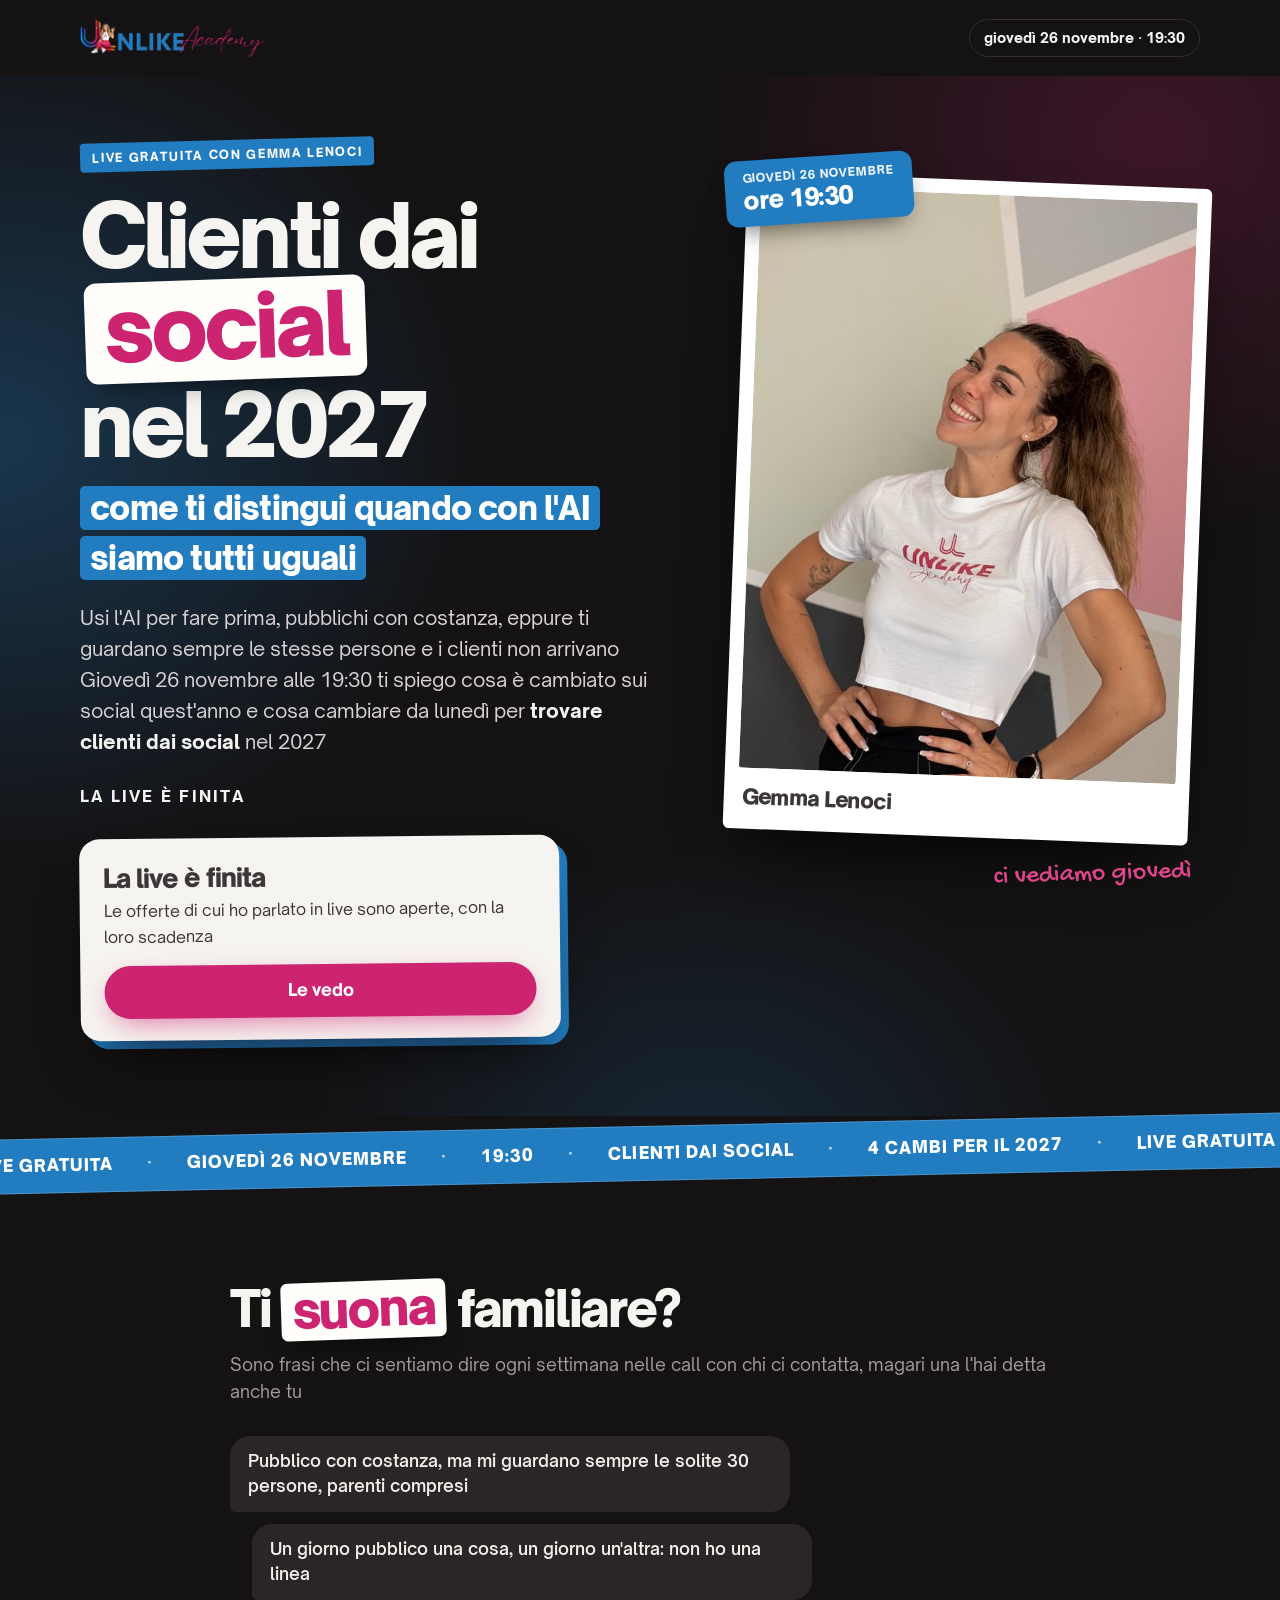
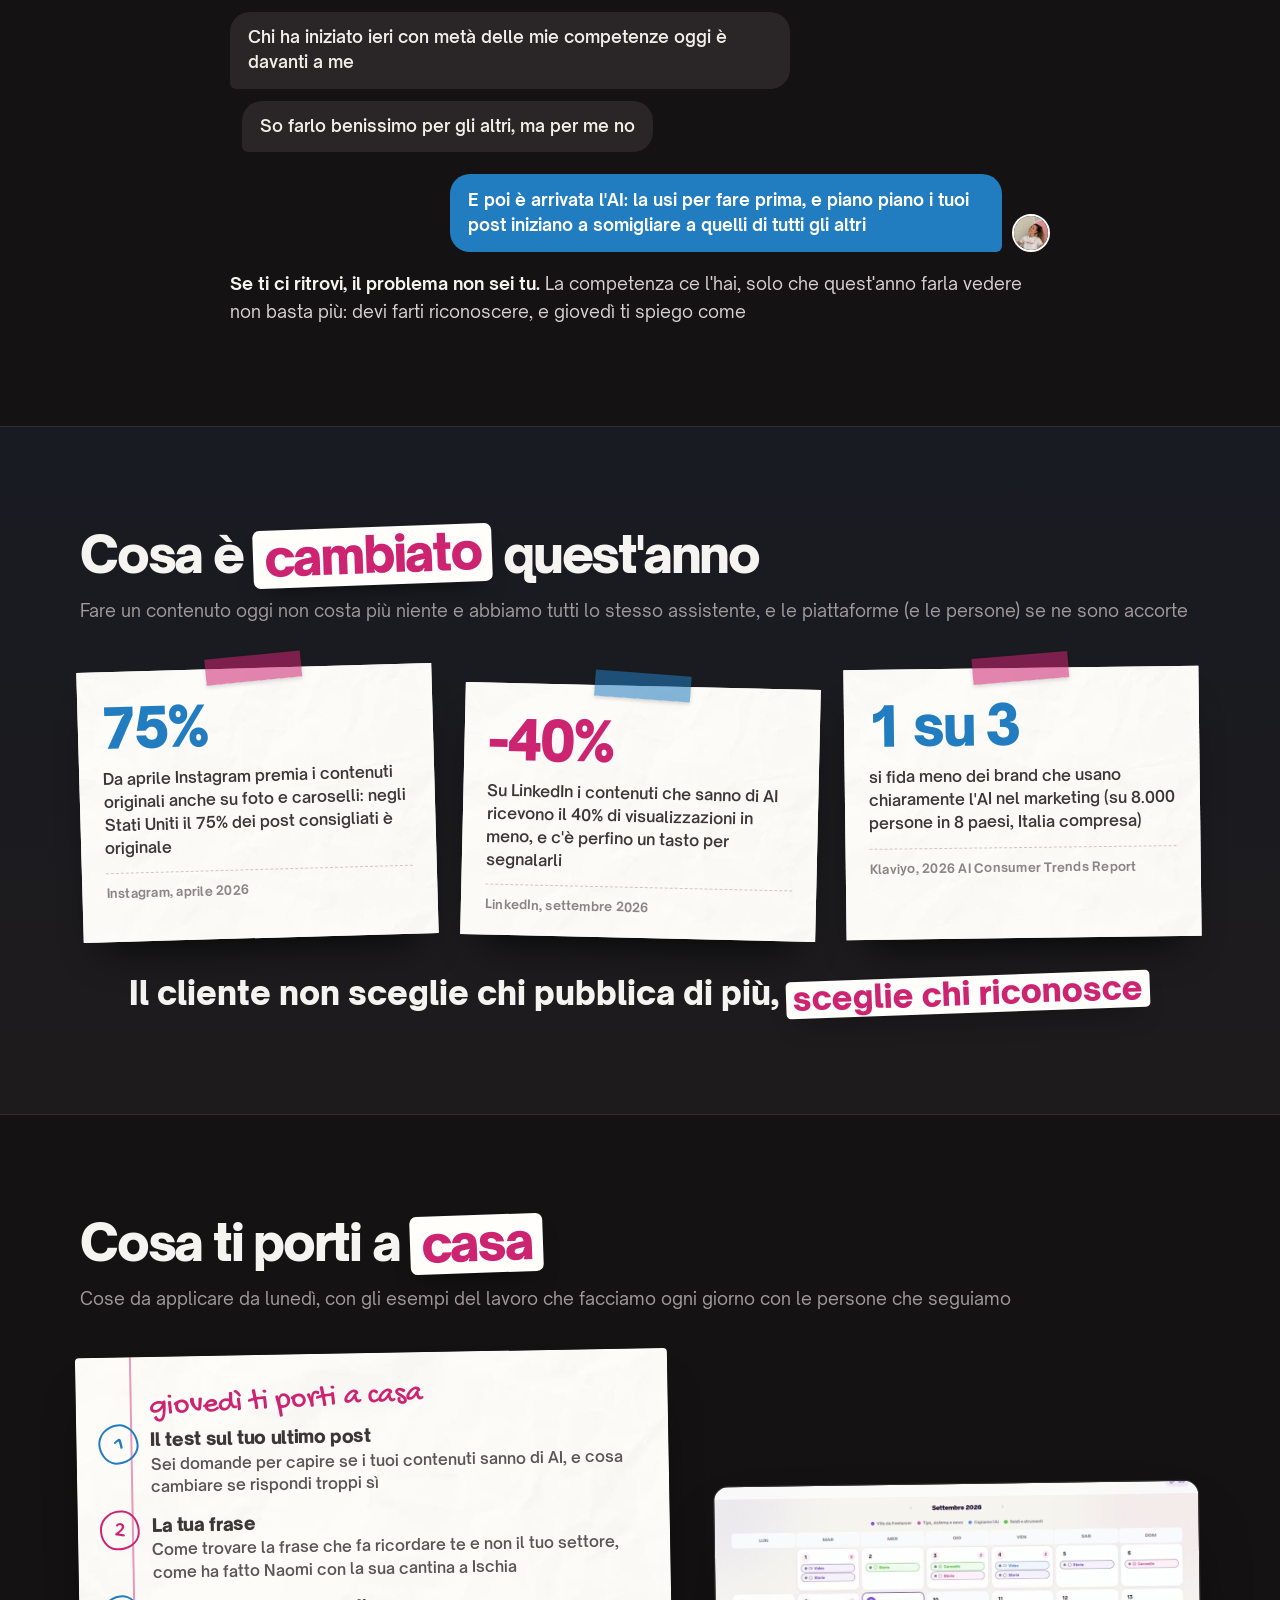
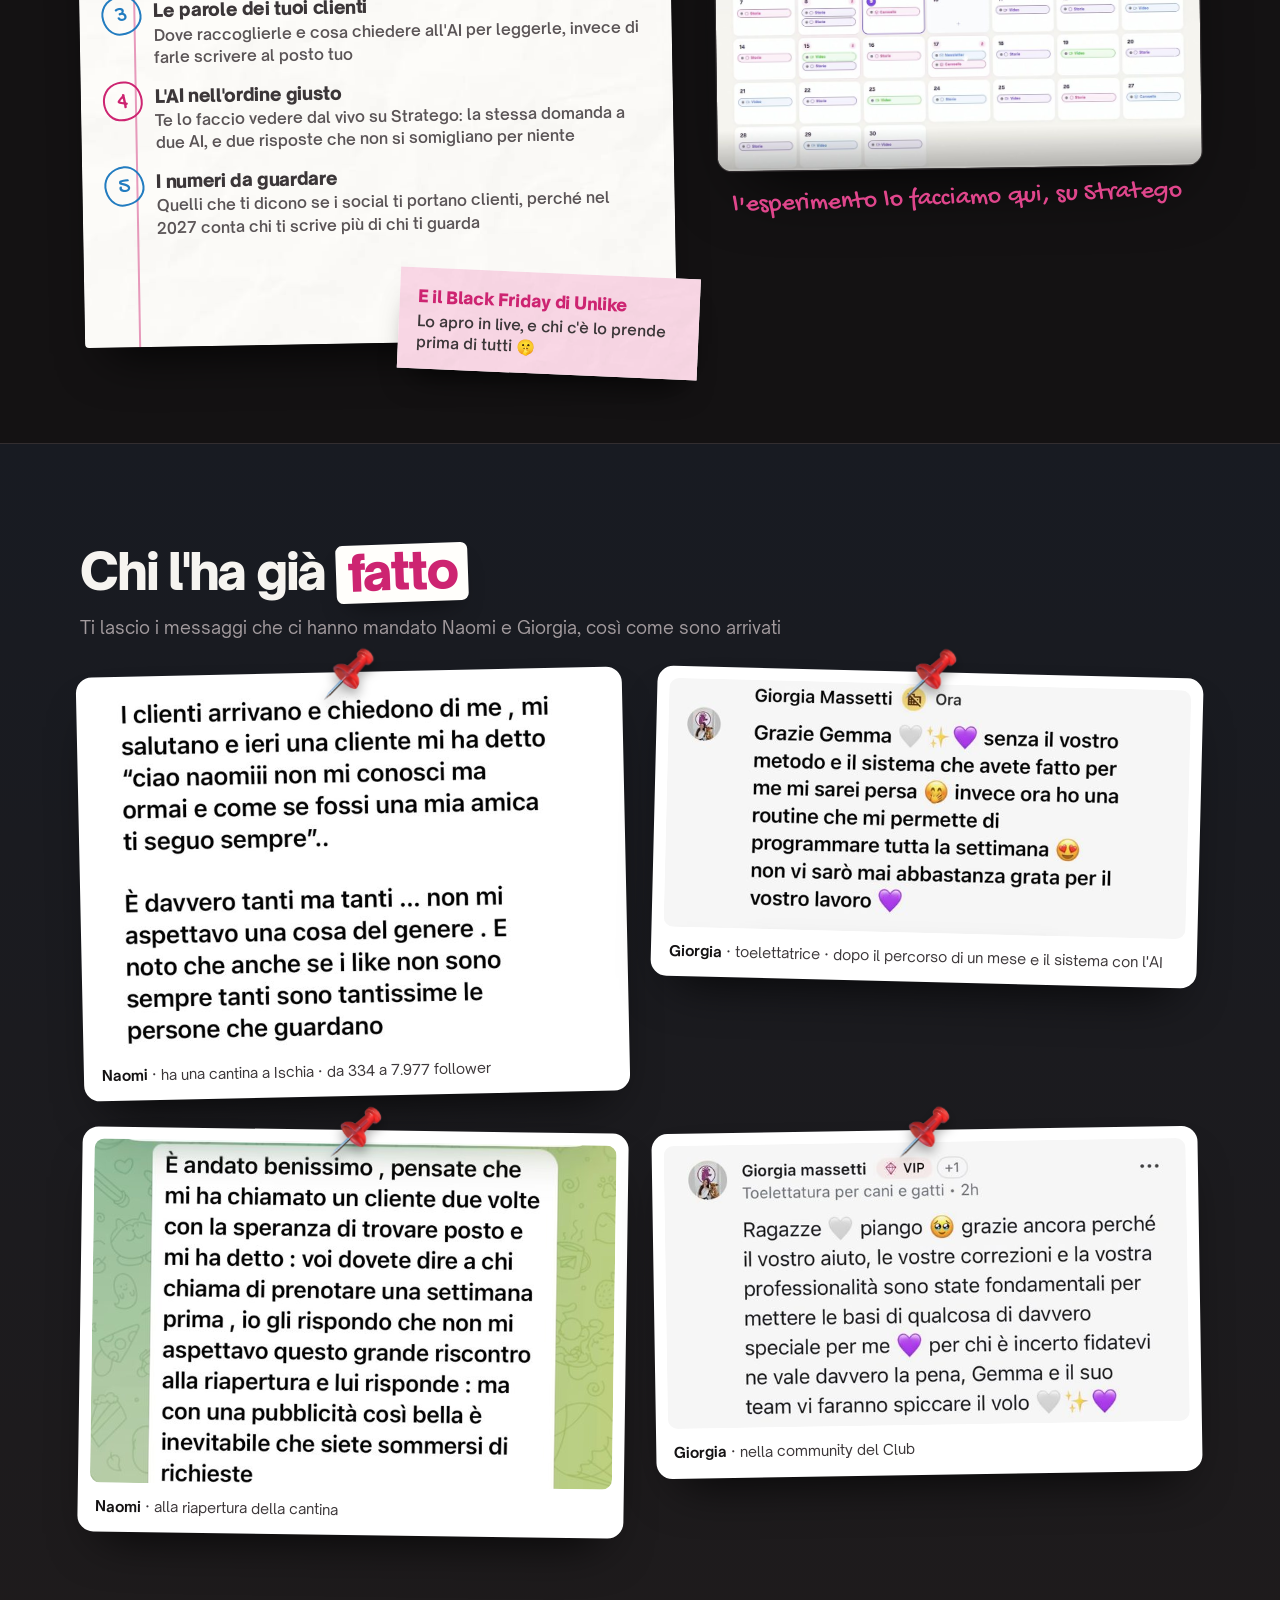
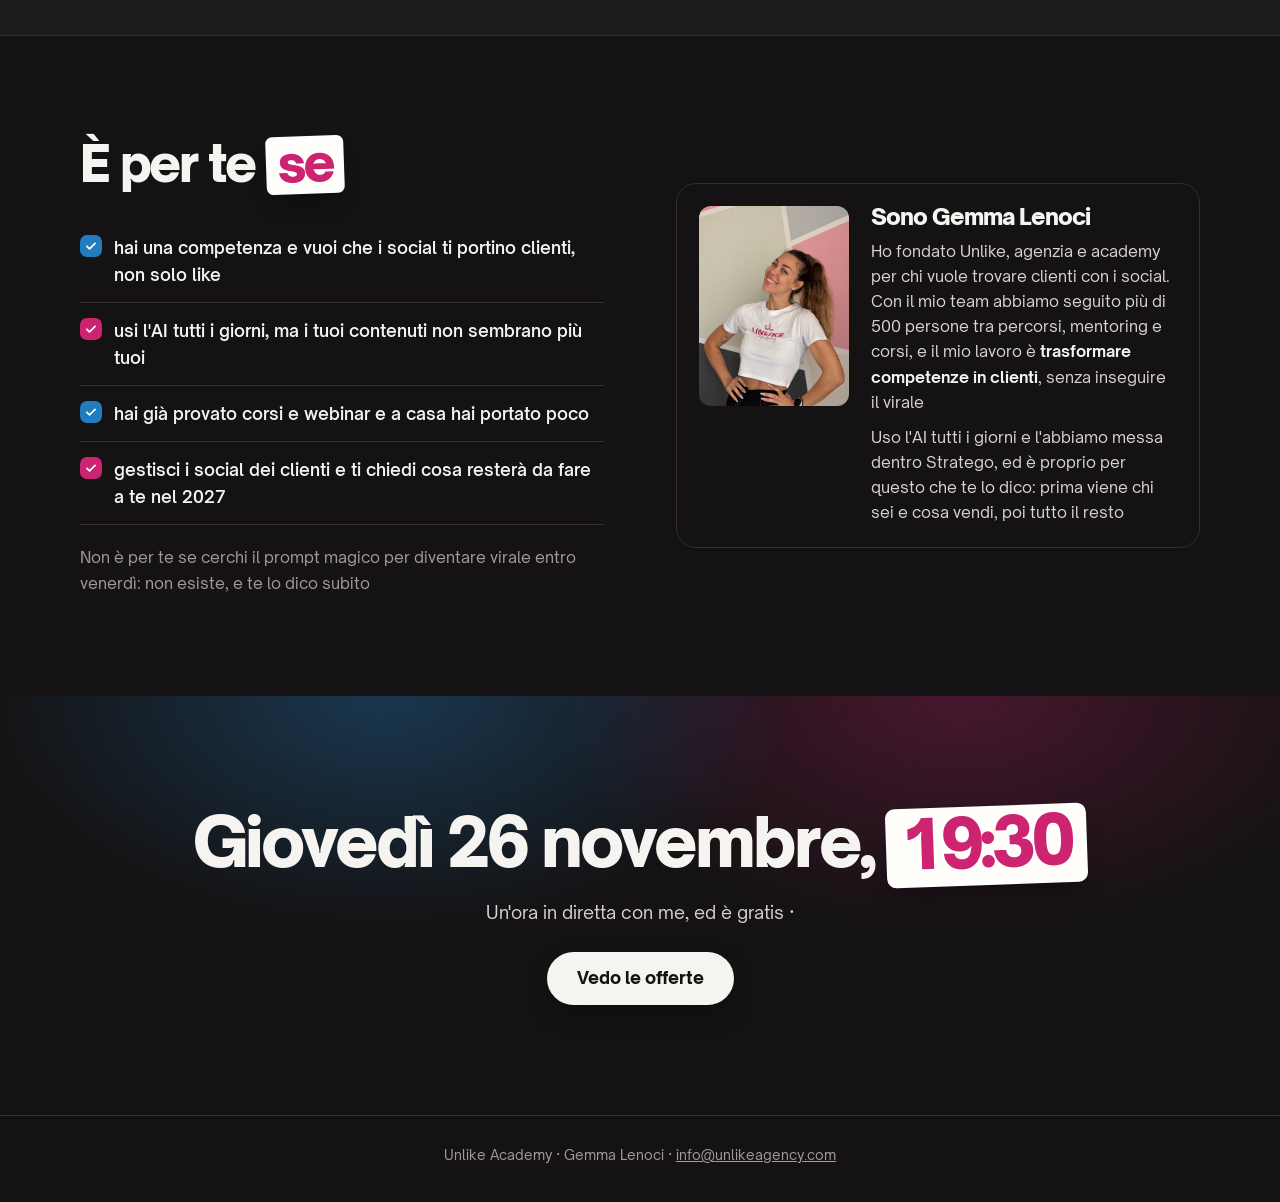
==== commit ab70c222: "Live: titolo nuovo «Clienti dai social nel 2027», Black Friday detto prima Co-Authored-By: Claude Op" ====
--- a/live.html
+++ b/live.html
@@ -3,10 +3,10 @@
 <head>
 <meta charset="utf-8">
 <meta name="viewport" content="width=device-width, initial-scale=1">
-<title>Tutti uguali con l'AI · live gratuita con Gemma Lenoci</title>
-<meta name="description" content="Live gratuita giovedì 26 novembre alle 19:30: cosa è cambiato sui social con l'AI e cosa cambiare da lunedì per farti scegliere nel 2027. Con Gemma Lenoci di Unlike">
+<title>Clienti dai social nel 2027 · live gratuita con Gemma Lenoci</title>
+<meta name="description" content="Live gratuita giovedì 26 novembre alle 19:30: come trovi clienti dai social distinguendoti quando con l'AI siamo tutti uguali, con gli unici strumenti che ti servono · alla fine il Black Friday di Unlike, prima a chi c'è · con Gemma Lenoci">
 <meta name="robots" content="noindex">
-<meta property="og:title" content="Tutti uguali con l'AI: come ti fai scegliere sui social nel 2027 · live gratuita giovedì 26 novembre alle 19:30">
+<meta property="og:title" content="Clienti dai social nel 2027: come ti distingui quando con l'AI siamo tutti uguali · live gratuita giovedì 26 novembre alle 19:30">
 <meta property="og:image" content="https://gemmalenoci-dotcom.github.io/black-friday/assets/img/og-live.jpg">
 <meta property="og:image:width" content="1200">
 <meta property="og:image:height" content="630">
@@ -29,9 +29,9 @@
   <div class="wrap hero-g">
     <div>
       <span class="eyebrow">Live gratuita con Gemma Lenoci</span>
-      <h1>Tutti uguali con l'<em>AI</em>?</h1>
-      <p class="riga2"><span>come ti fai scegliere sui social nel&nbsp;2027</span></p>
-      <p class="sub">Usi l'AI per fare prima, pubblichi con costanza, eppure ti guardano sempre le stesse persone e i clienti non arrivano<br>Giovedì 26 novembre alle 19:30 ti spiego cosa è cambiato sui social quest'anno e cosa cambiare da lunedì per farti <b>riconoscere e scegliere</b> nel 2027</p>
+      <h1>Clienti dai <em>social</em> nel&nbsp;2027</h1>
+      <p class="riga2"><span>come ti distingui quando con l'AI siamo tutti&nbsp;uguali</span></p>
+      <p class="sub">Usi l'AI per fare prima, pubblichi con costanza, eppure ti guardano sempre le stesse persone e i clienti non arrivano<br>Giovedì 26 novembre alle 19:30 ti spiego cosa è cambiato sui social quest'anno e cosa cambiare da lunedì per <b>trovare clienti dai social</b> nel 2027</p>
 
       <div class="cd" data-chiude="2026-11-26T19:30:00+01:00" data-fine="2026-11-26T20:30:00+01:00"
            data-label-durante="Mancano" data-label-dopo="Siamo in diretta adesso" data-label-fine="La live è finita">
@@ -47,25 +47,15 @@
       <div class="card-form" id="iscriviti">
         <div class="solo-prima">
           <h2>Iscriviti alla live</h2>
-          <form class="iscrizione" novalidate>
-            <label>Nome<input name="nome" autocomplete="given-name" placeholder="Come ti chiami"></label>
-            <label>Email<input name="email" type="email" autocomplete="email" placeholder="La mail dove ti mando il link"></label>
-            <label class="spunta"><input type="checkbox" name="consenso"> <span>Voglio ricevere le mail di Unlike sulla live e sui contenuti gratuiti, posso cancellarmi quando voglio</span></label>
-            <p class="errore" aria-live="polite"></p>
-            <button class="btn" type="submit">Iscriviti alla live</button>
-          </form>
-          <p class="micro">Ti mando il link per mail, e se non riesci a esserci ti arriva anche la registrazione</p>
-        </div>
-        <div class="grazie">
-          <h2>Sei dentro 🙌🏻</h2>
-          <p>Ti ho appena mandato il link per mail: se non lo vedi, dai un'occhiata anche in Promozioni</p>
-          <a class="btn btn-chiaro" target="_blank" rel="noopener" href="https://calendar.google.com/calendar/render?action=TEMPLATE&amp;text=Tutti%20uguali%20con%20l'AI%20%C2%B7%20live%20con%20Gemma&amp;dates=20261126T183000Z/20261126T193000Z&amp;details=Il%20link%20per%20entrare%20%C3%A8%20nella%20mail%20di%20conferma">Lo metto in calendario</a>
-          <p class="micro">Intanto pensa a una domanda sui tuoi social da farmi giovedì: l'ultima parte della live è tutta per quelle</p>
+          <p>La live è nel mio Club su Circle ed è gratis: entri con la tua mail, ti ritrovi nelle dirette e clicchi «Partecipa» sull'evento</p>
+          <a class="btn" data-iscrizione href="https://club.unlikeacademy.it/join?invitation_token=0cae4b4550d6a4b37e98966c6b3eac1f3a63b9a8-febb3674-5762-4d35-a1dd-a073cb41e20f">Iscriviti alla live</a>
+          <p class="micro">Un'ora prima ti arriva il promemoria con il link, e se non riesci a esserci ti arriva anche la registrazione, che resta online fino a domenica 29<br>Sei già nel Club? <a data-evento href="#">Vai dritto all'evento</a></p>
         </div>
         <div class="solo-durante">
           <h2>Siamo in diretta</h2>
           <p>Entra adesso, sei ancora in tempo</p>
           <a class="btn" data-evento href="#">Entro nella live</a>
+          <p class="micro">Non sei ancora nel Club? <a href="https://club.unlikeacademy.it/join?invitation_token=0cae4b4550d6a4b37e98966c6b3eac1f3a63b9a8-febb3674-5762-4d35-a1dd-a073cb41e20f">Entra gratis con la tua mail</a> e ti ritrovi nelle dirette</p>
         </div>
         <div class="solo-dopo">
           <h2>La live è finita</h2>
@@ -85,8 +75,8 @@
 </section>
 
 <div class="nastro" aria-hidden="true"><div>
-  <span>live gratuita</span><span>giovedì 26 novembre</span><span>19:30</span><span>tutti uguali con l'AI?</span><span>4 cambi per il 2027</span>
-  <span>live gratuita</span><span>giovedì 26 novembre</span><span>19:30</span><span>tutti uguali con l'AI?</span><span>4 cambi per il 2027</span>
+  <span>live gratuita</span><span>giovedì 26 novembre</span><span>19:30</span><span>clienti dai social</span><span>4 cambi per il 2027</span>
+  <span>live gratuita</span><span>giovedì 26 novembre</span><span>19:30</span><span>clienti dai social</span><span>4 cambi per il 2027</span>
 </div></div>
 
 <section class="sec">
@@ -131,7 +121,7 @@
           <li><b>L'AI nell'ordine giusto</b><span>Te lo faccio vedere dal vivo su Stratego: la stessa domanda a due AI, e due risposte che non si somigliano per niente</span></li>
           <li><b>I numeri da guardare</b><span>Quelli che ti dicono se i social ti portano clienti, perché nel 2027 conta chi ti scrive più di chi ti guarda</span></li>
         </ol>
-        <div class="postit"><b>E una cosa che faccio una volta l'anno</b><span>Durante l'anno no, giovedì sì: la scopre chi c'è 🤫</span></div>
+        <div class="postit"><b>E il Black Friday di Unlike</b><span>Lo apro in live, e chi c'è lo prende prima di tutti 🤫</span></div>
       </div>
       <figure class="schermo">
         <img src="assets/img/stratego-calendario.jpg" alt="Un piano editoriale su Stratego" width="1100" height="645" loading="lazy">
@@ -181,7 +171,7 @@
   <div class="wrap">
     <h2>Giovedì 26 novembre, <em>19:30</em></h2>
     <p>Un'ora in diretta con me, ed è gratis · <span class="cd-mini" data-chiude="2026-11-26T19:30:00+01:00"></span></p>
-    <a class="btn btn-chiaro solo-prima" href="#iscriviti">Iscriviti alla live</a>
+    <a class="btn btn-chiaro solo-prima" href="https://club.unlikeacademy.it/join?invitation_token=0cae4b4550d6a4b37e98966c6b3eac1f3a63b9a8-febb3674-5762-4d35-a1dd-a073cb41e20f">Iscriviti alla live</a>
     <a class="btn btn-chiaro solo-durante" data-evento href="#">Entro nella live</a>
     <a class="btn btn-chiaro solo-dopo" href="offerte.html">Vedo le offerte</a>
   </div>
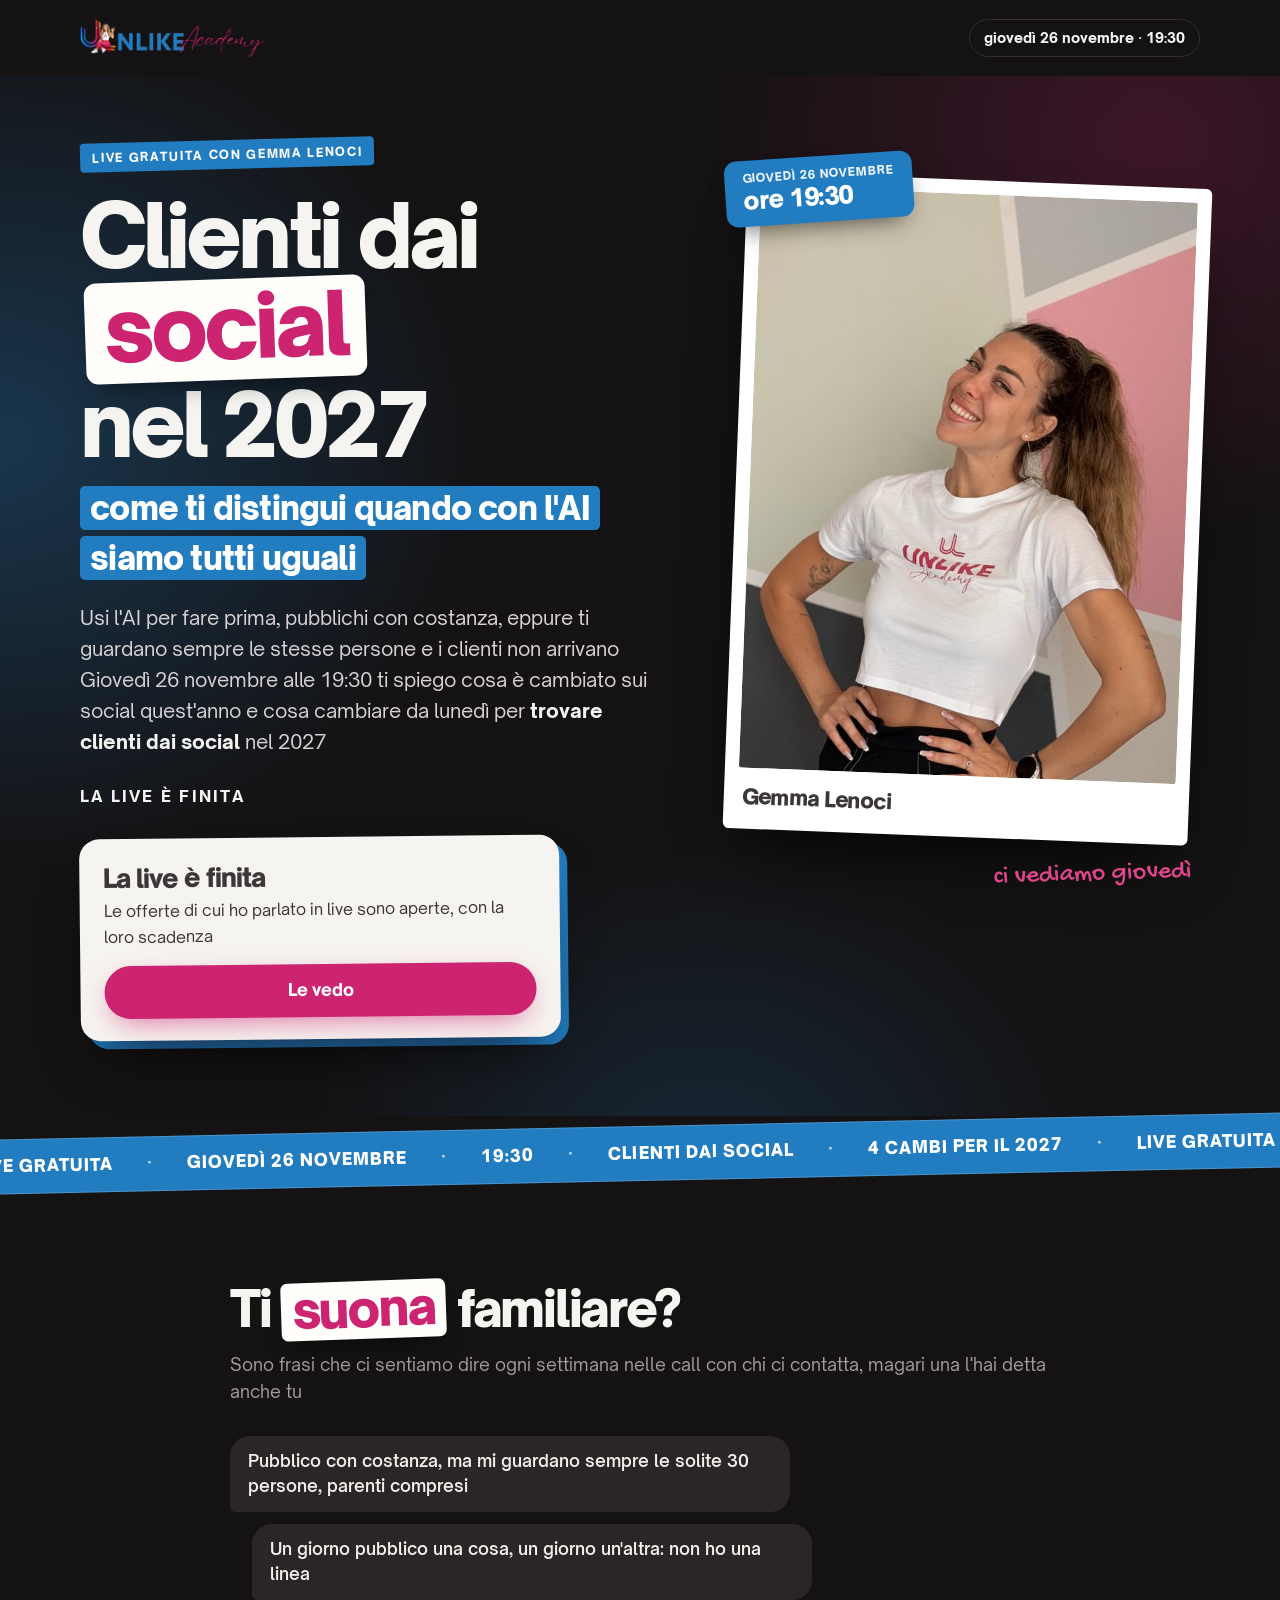
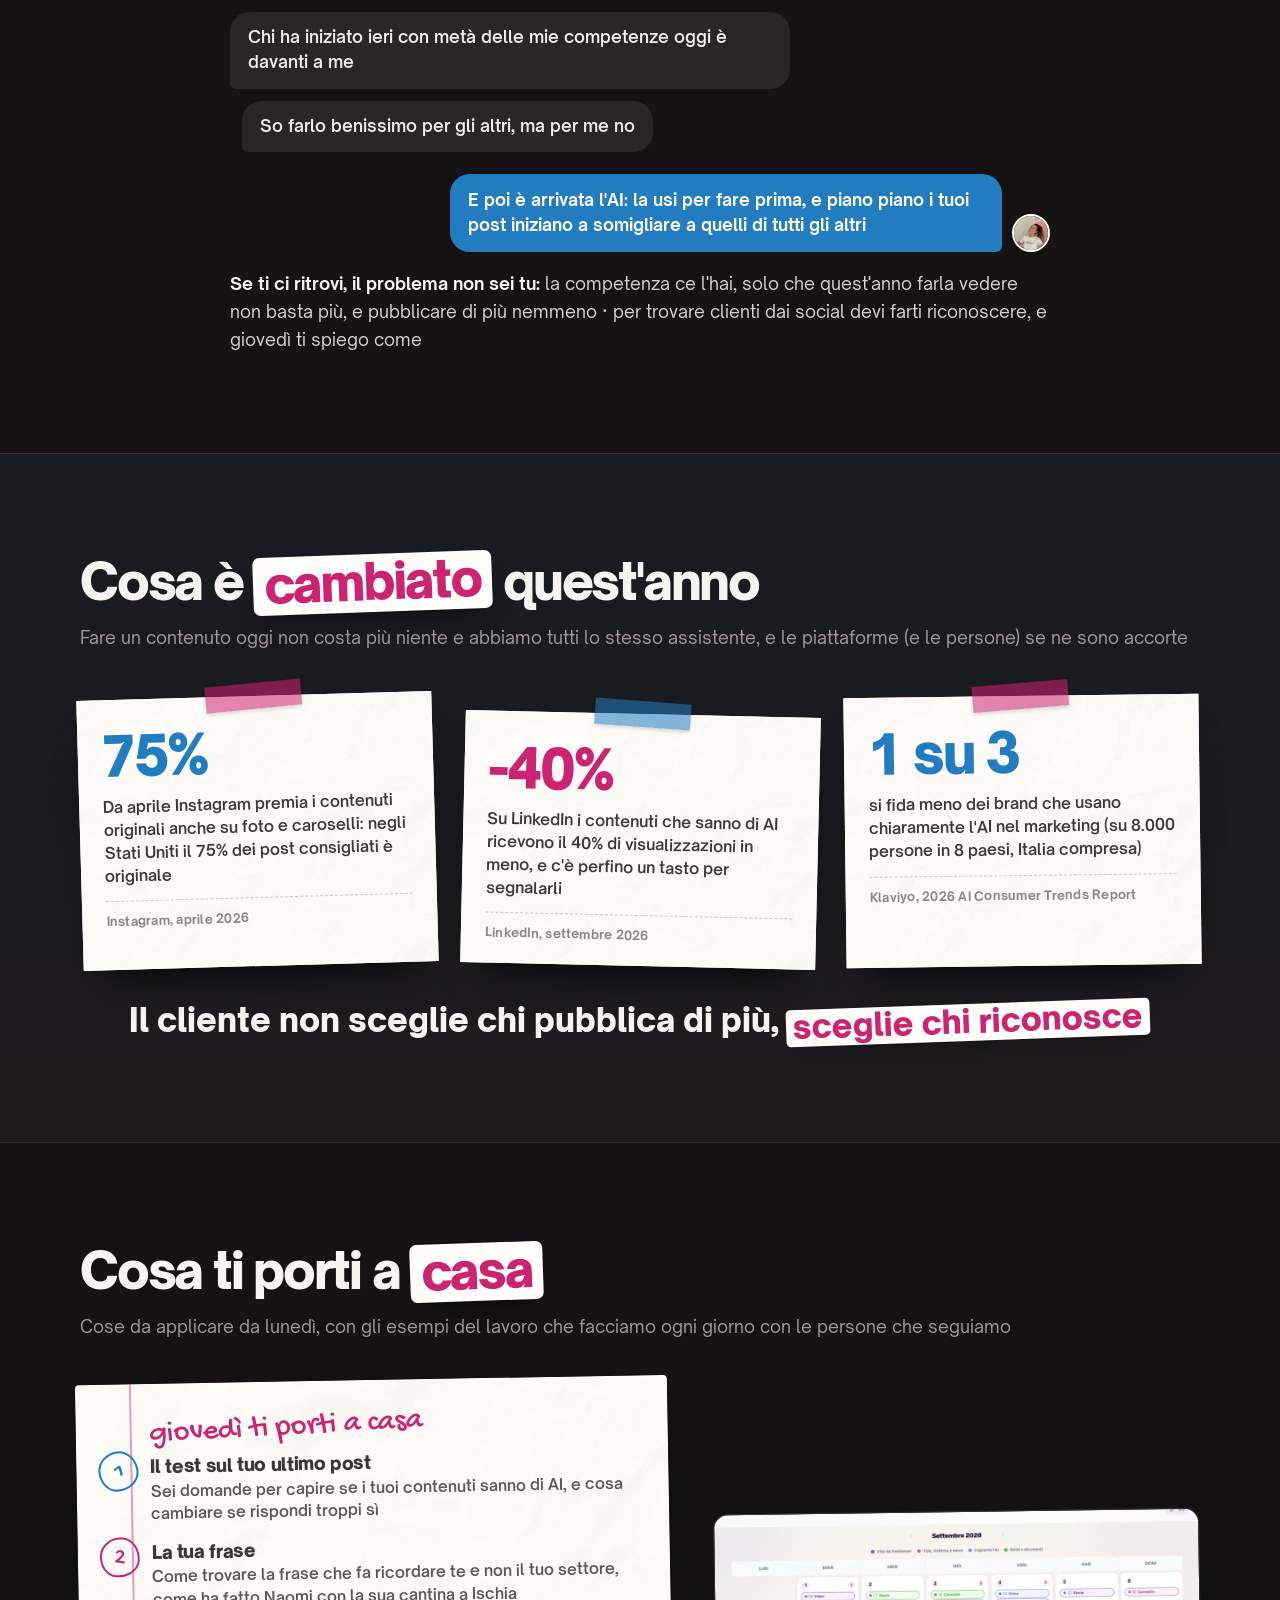
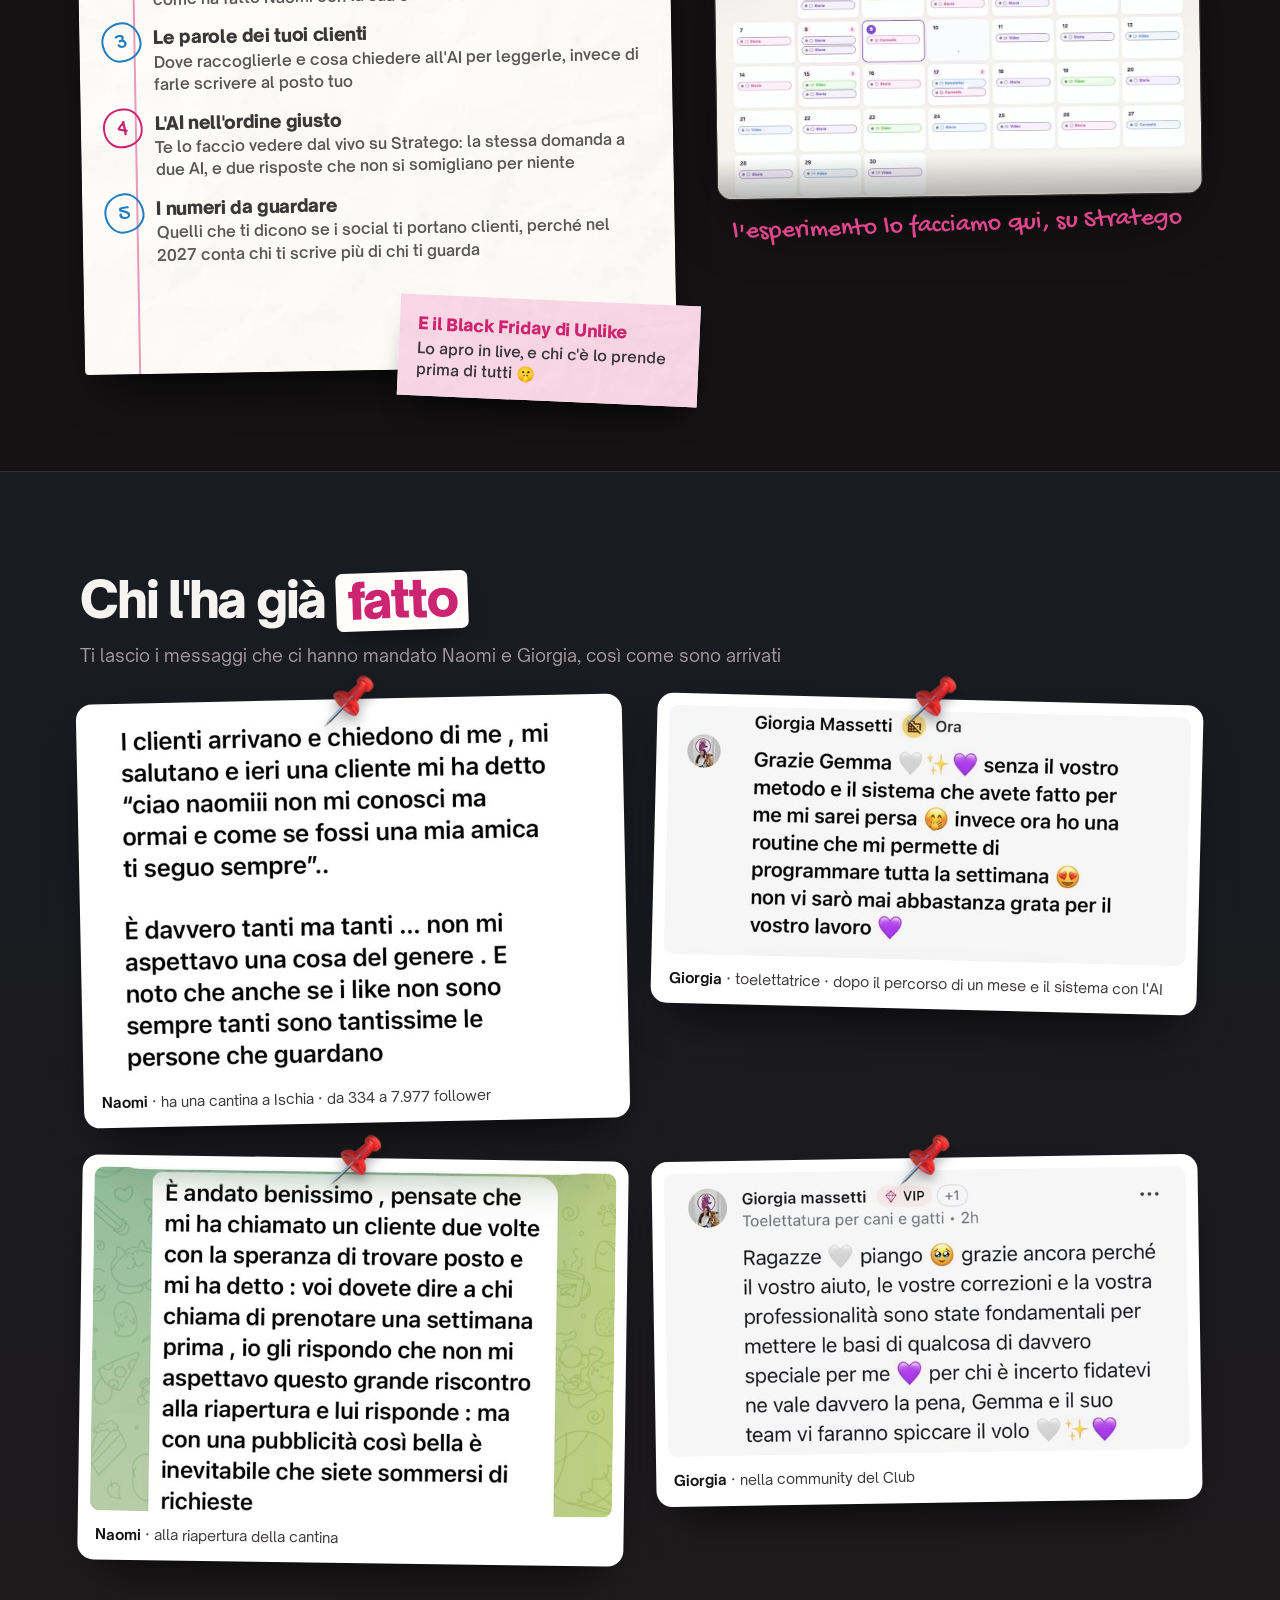
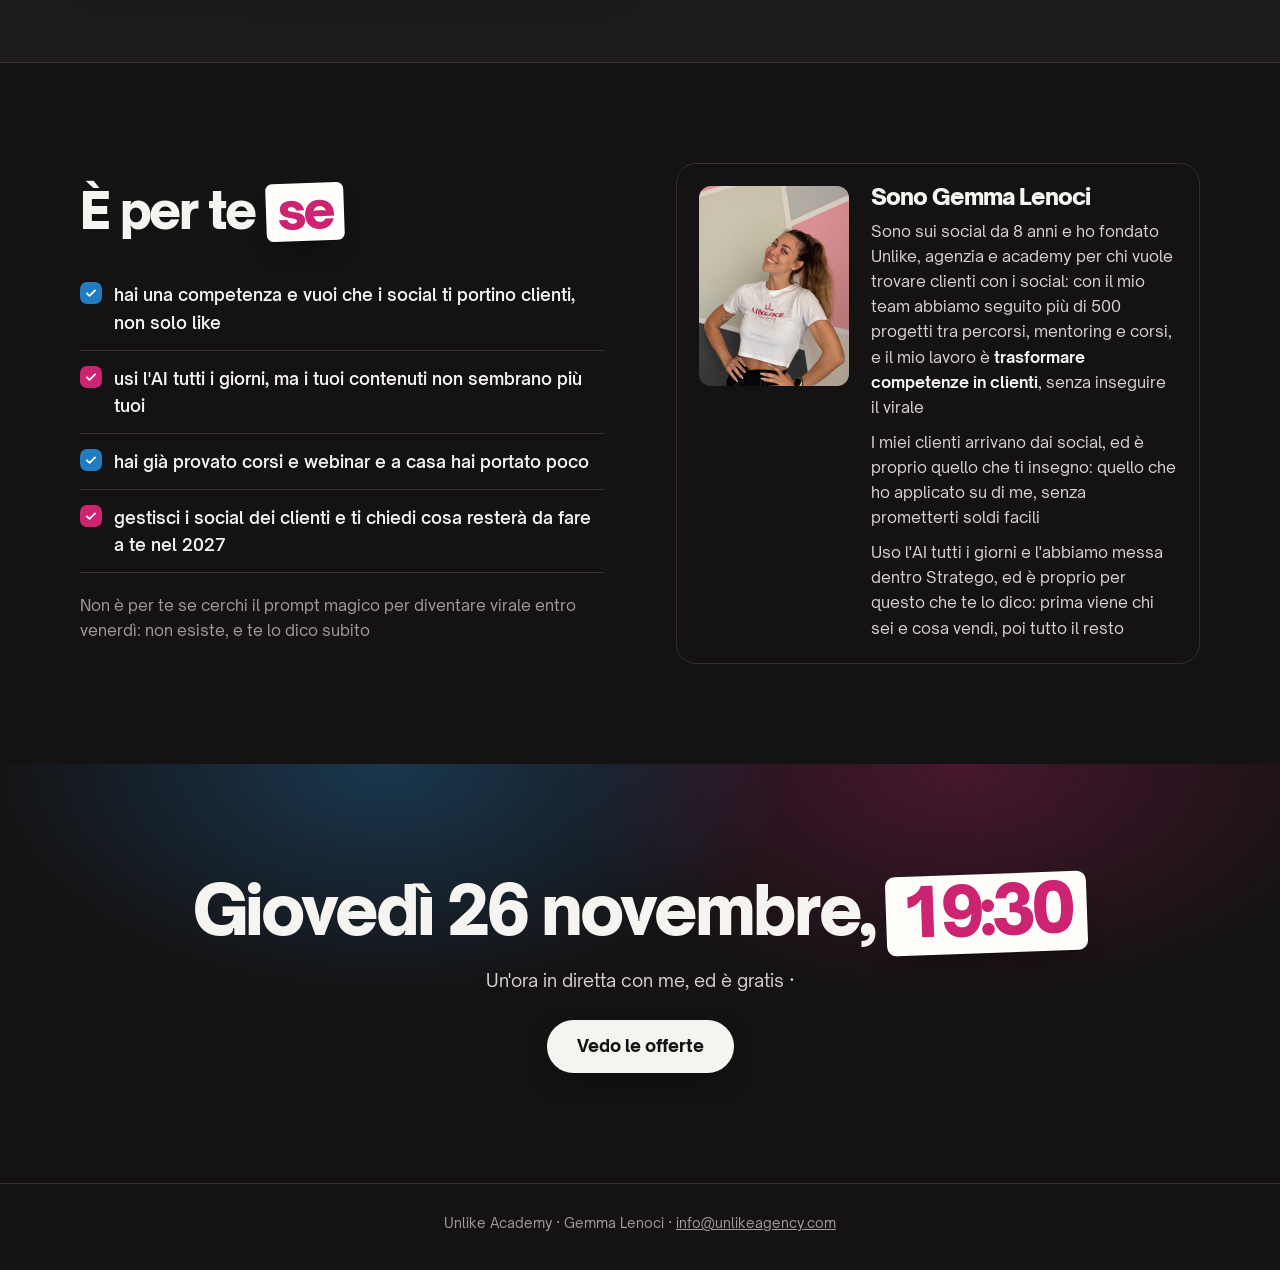
==== commit d736a39b: "Live: promessa clienti dai social, 8 anni e +500 progetti Co-Authored-By: Claude Opus 5.5 <noreply@a" ====
--- a/live.html
+++ b/live.html
@@ -90,7 +90,7 @@
       <p class="bolla">So farlo benissimo per gli altri, ma per me no</p>
       <div class="bolla-mia"><p>E poi è arrivata l'AI: la usi per fare prima, e piano piano i tuoi post iniziano a somigliare a quelli di tutti gli altri</p><img src="assets/img/gemma.jpg" alt="" width="600" height="800" loading="lazy"></div>
     </div>
-    <p class="dopo-lista"><b>Se ti ci ritrovi, il problema non sei tu.</b> La competenza ce l'hai, solo che quest'anno farla vedere non basta più: devi farti riconoscere, e giovedì ti spiego come</p>
+    <p class="dopo-lista"><b>Se ti ci ritrovi, il problema non sei tu:</b> la competenza ce l'hai, solo che quest'anno farla vedere non basta più, e pubblicare di più nemmeno · per trovare clienti dai social devi farti riconoscere, e giovedì ti spiego come</p>
   </div>
 </section>
 
@@ -160,7 +160,8 @@
       <img src="assets/img/gemma.jpg" alt="" width="600" height="800" loading="lazy">
       <div>
         <h3>Sono Gemma Lenoci</h3>
-        <p>Ho fondato Unlike, agenzia e academy per chi vuole trovare clienti con i social. Con il mio team abbiamo seguito più di 500 persone tra percorsi, mentoring e corsi, e il mio lavoro è <b>trasformare competenze in clienti</b>, senza inseguire il virale</p>
+        <p>Sono sui social da 8 anni e ho fondato Unlike, agenzia e academy per chi vuole trovare clienti con i social: con il mio team abbiamo seguito più di 500 progetti tra percorsi, mentoring e corsi, e il mio lavoro è <b>trasformare competenze in clienti</b>, senza inseguire il virale</p>
+        <p>I miei clienti arrivano dai social, ed è proprio quello che ti insegno: quello che ho applicato su di me, senza prometterti soldi facili</p>
         <p>Uso l'AI tutti i giorni e l'abbiamo messa dentro Stratego, ed è proprio per questo che te lo dico: prima viene chi sei e cosa vendi, poi tutto il resto</p>
       </div>
     </div>
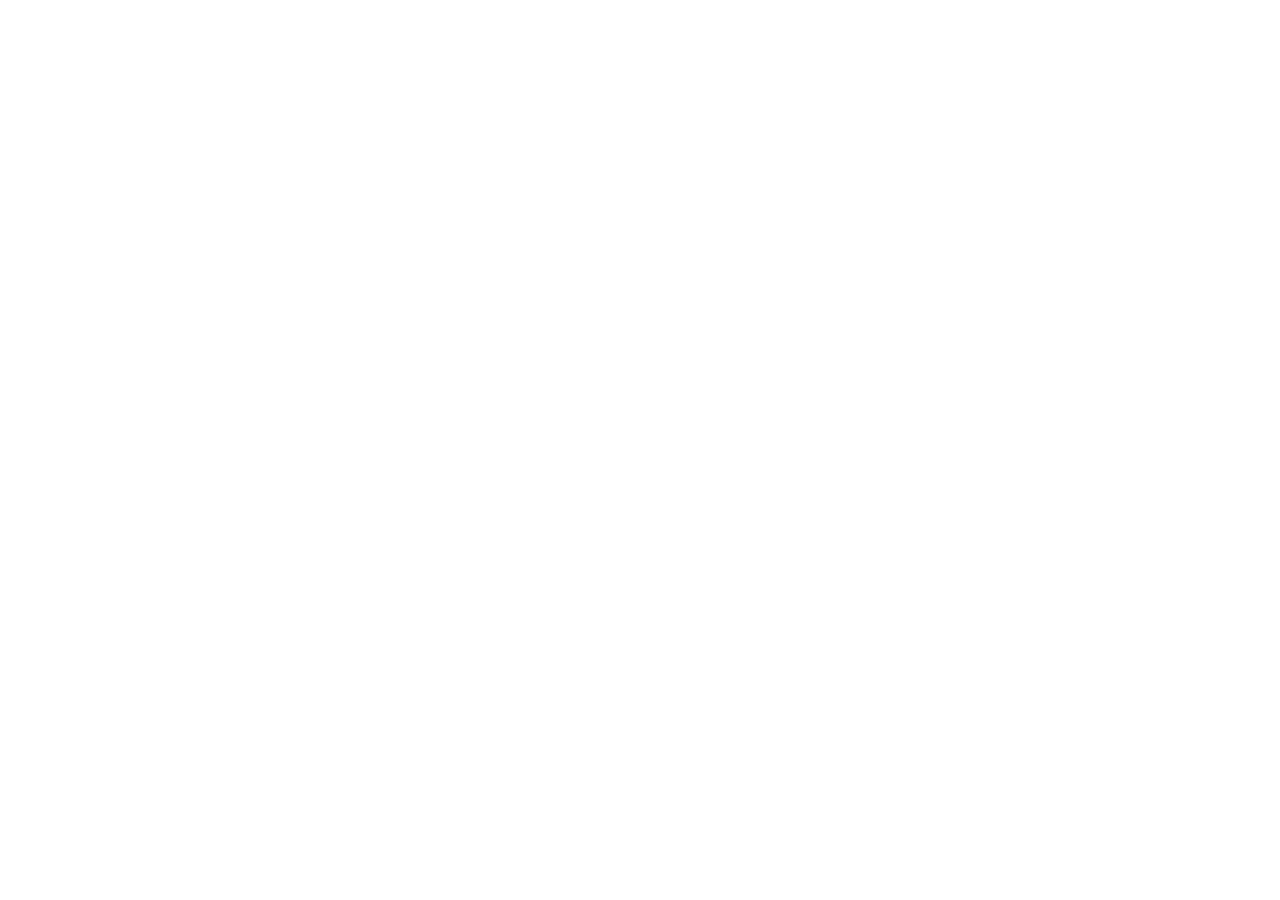
==== commit 2db940c3: "Pagine spostate su black.unlikeacademy.it (Hostinger): qui solo il rimando Co-Authored-By: Claude Op" ====
--- a/live.html
+++ b/live.html
@@ -1,186 +1,10 @@
 <!doctype html>
-<html lang="it">
-<head>
-<meta charset="utf-8">
-<meta name="viewport" content="width=device-width, initial-scale=1">
-<title>Clienti dai social nel 2027 · live gratuita con Gemma Lenoci</title>
-<meta name="description" content="Live gratuita giovedì 26 novembre alle 19:30: come trovi clienti dai social distinguendoti quando con l'AI siamo tutti uguali, con gli unici strumenti che ti servono · alla fine il Black Friday di Unlike, prima a chi c'è · con Gemma Lenoci">
+<html lang="it"><head><meta charset="utf-8">
+<title>La pagina si è spostata · Unlike</title>
 <meta name="robots" content="noindex">
-<meta property="og:title" content="Clienti dai social nel 2027: come ti distingui quando con l'AI siamo tutti uguali · live gratuita giovedì 26 novembre alle 19:30">
-<meta property="og:image" content="https://gemmalenoci-dotcom.github.io/black-friday/assets/img/og-live.jpg">
-<meta property="og:image:width" content="1200">
-<meta property="og:image:height" content="630">
-<meta name="twitter:card" content="summary_large_image">
-<meta property="og:description" content="Un'ora con Gemma Lenoci: cosa è cambiato sui social quest'anno e i 4 cambi da fare da lunedì per farti riconoscere dai clienti">
-<link rel="icon" href="assets/logo/favicon.png">
-<link rel="apple-touch-icon" href="assets/logo/apple-touch-icon.png">
-<link rel="stylesheet" href="assets/live.css">
-<!-- Pixel di Meta: da incollare qui quando c'è l'ID -->
-<script src="https://academy.unlikeacademy.it/traccia.js?v=1" defer data-risorsa="black"></script>
-</head>
-<body data-fase="prima">
-
-<header class="wrap hd">
-  <img src="assets/logo/logo.webp" alt="Unlike Academy" width="120" height="38">
-  <span class="hd-data"><span class="lungo">giovedì </span>26 novembre · 19:30</span>
-</header>
-
-<section class="hero">
-  <div class="wrap hero-g">
-    <div>
-      <span class="eyebrow">Live gratuita con Gemma Lenoci</span>
-      <h1>Clienti dai <em>social</em> nel&nbsp;2027</h1>
-      <p class="riga2"><span>come ti distingui quando con l'AI siamo tutti&nbsp;uguali</span></p>
-      <p class="sub">Usi l'AI per fare prima, pubblichi con costanza, eppure ti guardano sempre le stesse persone e i clienti non arrivano<br>Giovedì 26 novembre alle 19:30 ti spiego cosa è cambiato sui social quest'anno e cosa cambiare da lunedì per <b>trovare clienti dai social</b> nel 2027</p>
-
-      <div class="cd" data-chiude="2026-11-26T19:30:00+01:00" data-fine="2026-11-26T20:30:00+01:00"
-           data-label-durante="Mancano" data-label-dopo="Siamo in diretta adesso" data-label-fine="La live è finita">
-        <div class="cd-label">Mancano</div>
-        <div class="cd-t">
-          <div><b data-k="d">00</b><span>giorni</span></div>
-          <div><b data-k="h">00</b><span>ore</span></div>
-          <div><b data-k="m">00</b><span>minuti</span></div>
-          <div><b data-k="s">00</b><span>secondi</span></div>
-        </div>
-      </div>
-
-      <div class="card-form" id="iscriviti">
-        <div class="solo-prima">
-          <h2>Iscriviti alla live</h2>
-          <p>La live è nel mio Club su Circle ed è gratis: entri con la tua mail, ti ritrovi nelle dirette e clicchi «Partecipa» sull'evento</p>
-          <a class="btn" data-iscrizione href="https://club.unlikeacademy.it/join?invitation_token=0cae4b4550d6a4b37e98966c6b3eac1f3a63b9a8-febb3674-5762-4d35-a1dd-a073cb41e20f">Iscriviti alla live</a>
-          <p class="micro">Un'ora prima ti arriva il promemoria con il link, e se non riesci a esserci ti arriva anche la registrazione, che resta online fino a domenica 29<br>Sei già nel Club? <a data-evento href="#">Vai dritto all'evento</a></p>
-        </div>
-        <div class="solo-durante">
-          <h2>Siamo in diretta</h2>
-          <p>Entra adesso, sei ancora in tempo</p>
-          <a class="btn" data-evento href="#">Entro nella live</a>
-          <p class="micro">Non sei ancora nel Club? <a href="https://club.unlikeacademy.it/join?invitation_token=0cae4b4550d6a4b37e98966c6b3eac1f3a63b9a8-febb3674-5762-4d35-a1dd-a073cb41e20f">Entra gratis con la tua mail</a> e ti ritrovi nelle dirette</p>
-        </div>
-        <div class="solo-dopo">
-          <h2>La live è finita</h2>
-          <p>Le offerte di cui ho parlato in live sono aperte, con la loro scadenza</p>
-          <a class="btn" href="offerte.html">Le vedo</a>
-        </div>
-      </div>
-    </div>
-
-    <figure class="polaroid">
-      <img src="assets/img/gemma.jpg" alt="Gemma Lenoci con la maglietta di Unlike Academy" width="600" height="800">
-      <figcaption>Gemma Lenoci</figcaption>
-      <span class="adesivo"><small>giovedì 26 novembre</small>ore 19:30</span>
-      <span class="mano">ci vediamo giovedì</span>
-    </figure>
-  </div>
-</section>
-
-<div class="nastro" aria-hidden="true"><div>
-  <span>live gratuita</span><span>giovedì 26 novembre</span><span>19:30</span><span>clienti dai social</span><span>4 cambi per il 2027</span>
-  <span>live gratuita</span><span>giovedì 26 novembre</span><span>19:30</span><span>clienti dai social</span><span>4 cambi per il 2027</span>
-</div></div>
-
-<section class="sec">
-  <div class="wrap stretto">
-    <h2>Ti <em>suona</em> familiare?</h2>
-    <p class="lead">Sono frasi che ci sentiamo dire ogni settimana nelle call con chi ci contatta, magari una l'hai detta anche tu</p>
-    <div class="chat">
-      <p class="bolla">Pubblico con costanza, ma mi guardano sempre le solite 30 persone, parenti compresi</p>
-      <p class="bolla">Un giorno pubblico una cosa, un giorno un'altra: non ho una linea</p>
-      <p class="bolla">Chi ha iniziato ieri con metà delle mie competenze oggi è davanti a me</p>
-      <p class="bolla">So farlo benissimo per gli altri, ma per me no</p>
-      <div class="bolla-mia"><p>E poi è arrivata l'AI: la usi per fare prima, e piano piano i tuoi post iniziano a somigliare a quelli di tutti gli altri</p><img src="assets/img/gemma.jpg" alt="" width="600" height="800" loading="lazy"></div>
-    </div>
-    <p class="dopo-lista"><b>Se ti ci ritrovi, il problema non sei tu:</b> la competenza ce l'hai, solo che quest'anno farla vedere non basta più, e pubblicare di più nemmeno · per trovare clienti dai social devi farti riconoscere, e giovedì ti spiego come</p>
-  </div>
-</section>
-
-<section class="sec alt">
-  <div class="wrap">
-    <h2>Cosa è <em>cambiato</em> quest'anno</h2>
-    <p class="lead">Fare un contenuto oggi non costa più niente e abbiamo tutti lo stesso assistente, e le piattaforme (e le persone) se ne sono accorte</p>
-    <div class="ritagli">
-      <figure class="ritaglio"><i class="scotch"></i><b>75%</b><p>Da aprile Instagram premia i contenuti originali anche su foto e caroselli: negli Stati Uniti il 75% dei post consigliati è originale</p><figcaption>Instagram, aprile 2026</figcaption></figure>
-      <figure class="ritaglio"><i class="scotch"></i><b>-40%</b><p>Su LinkedIn i contenuti che sanno di AI ricevono il 40% di visualizzazioni in meno, e c'è perfino un tasto per segnalarli</p><figcaption>LinkedIn, settembre 2026</figcaption></figure>
-      <figure class="ritaglio"><i class="scotch"></i><b>1 su 3</b><p>si fida meno dei brand che usano chiaramente l'AI nel marketing (su 8.000 persone in 8 paesi, Italia compresa)</p><figcaption>Klaviyo, 2026 AI Consumer Trends Report</figcaption></figure>
-    </div>
-    <p class="tesi">Il cliente non sceglie chi pubblica di più, <em>sceglie chi riconosce</em></p>
-  </div>
-</section>
-
-<section class="sec">
-  <div class="wrap">
-    <h2>Cosa ti porti a <em>casa</em></h2>
-    <p class="lead">Cose da applicare da lunedì, con gli esempi del lavoro che facciamo ogni giorno con le persone che seguiamo</p>
-    <div class="casa">
-      <div class="quaderno">
-        <p class="mano">giovedì ti porti a casa</p>
-        <ol>
-          <li><b>Il test sul tuo ultimo post</b><span>Sei domande per capire se i tuoi contenuti sanno di AI, e cosa cambiare se rispondi troppi sì</span></li>
-          <li><b>La tua frase</b><span>Come trovare la frase che fa ricordare te e non il tuo settore, come ha fatto Naomi con la sua cantina a Ischia</span></li>
-          <li><b>Le parole dei tuoi clienti</b><span>Dove raccoglierle e cosa chiedere all'AI per leggerle, invece di farle scrivere al posto tuo</span></li>
-          <li><b>L'AI nell'ordine giusto</b><span>Te lo faccio vedere dal vivo su Stratego: la stessa domanda a due AI, e due risposte che non si somigliano per niente</span></li>
-          <li><b>I numeri da guardare</b><span>Quelli che ti dicono se i social ti portano clienti, perché nel 2027 conta chi ti scrive più di chi ti guarda</span></li>
-        </ol>
-        <div class="postit"><b>E il Black Friday di Unlike</b><span>Lo apro in live, e chi c'è lo prende prima di tutti 🤫</span></div>
-      </div>
-      <figure class="schermo">
-        <img src="assets/img/stratego-calendario.jpg" alt="Un piano editoriale su Stratego" width="1100" height="645" loading="lazy">
-        <figcaption class="mano">l'esperimento lo facciamo qui, su Stratego</figcaption>
-      </figure>
-    </div>
-  </div>
-</section>
-
-<section class="sec alt">
-  <div class="wrap">
-    <h2>Chi l'ha già <em>fatto</em></h2>
-    <p class="lead">Ti lascio i messaggi che ci hanno mandato Naomi e Giorgia, così come sono arrivati</p>
-    <div class="bacheca">
-      <figure class="msg"><img class="puntina" src="assets/img/emoji-pushpin.png" alt="" width="56" height="56"><img src="assets/img/msg-naomi-amica.jpg" alt="Messaggio di Naomi: i clienti arrivano e chiedono di me, una cliente mi ha detto non mi conosci ma ormai è come se fossi una mia amica" width="720" height="501" loading="lazy"><figcaption><b>Naomi</b> · ha una cantina a Ischia · da 334 a 7.977 follower</figcaption></figure>
-      <figure class="msg"><img class="puntina" src="assets/img/emoji-pushpin.png" alt="" width="56" height="56"><img src="assets/img/msg-giorgia-sistema.jpg" alt="Messaggio di Giorgia: senza il vostro metodo e il sistema che avete fatto per me mi sarei persa, invece ora ho una routine che mi permette di programmare tutta la settimana" width="720" height="344" loading="lazy"><figcaption><b>Giorgia</b> · toelettatrice · dopo il percorso di un mese e il sistema con l'AI</figcaption></figure>
-      <figure class="msg"><img class="puntina" src="assets/img/emoji-pushpin.png" alt="" width="56" height="56"><img src="assets/img/msg-naomi-cliente.jpg" alt="Messaggio di Naomi: un cliente mi ha detto che con una pubblicità così bella è inevitabile che siete sommersi di richieste" width="720" height="474" loading="lazy"><figcaption><b>Naomi</b> · alla riapertura della cantina</figcaption></figure>
-      <figure class="msg"><img class="puntina" src="assets/img/emoji-pushpin.png" alt="" width="56" height="56"><img src="assets/img/msg-giorgia-fidatevi.jpg" alt="Commento di Giorgia nel Club: per chi è incerto fidatevi, ne vale davvero la pena" width="720" height="391" loading="lazy"><figcaption><b>Giorgia</b> · nella community del Club</figcaption></figure>
-    </div>
-  </div>
-</section>
-
-<section class="sec">
-  <div class="wrap per-chi">
-    <div>
-      <h2>È per te <em>se</em></h2>
-      <ul class="lista spunte">
-        <li>hai una competenza e vuoi che i social ti portino clienti, non solo like</li>
-        <li>usi l'AI tutti i giorni, ma i tuoi contenuti non sembrano più tuoi</li>
-        <li>hai già provato corsi e webinar e a casa hai portato poco</li>
-        <li>gestisci i social dei clienti e ti chiedi cosa resterà da fare a te nel 2027</li>
-      </ul>
-      <p class="no">Non è per te se cerchi il prompt magico per diventare virale entro venerdì: non esiste, e te lo dico subito</p>
-    </div>
-    <div class="chi">
-      <img src="assets/img/gemma.jpg" alt="" width="600" height="800" loading="lazy">
-      <div>
-        <h3>Sono Gemma Lenoci</h3>
-        <p>Sono sui social da 8 anni e ho fondato Unlike, agenzia e academy per chi vuole trovare clienti con i social: con il mio team abbiamo seguito più di 500 progetti tra percorsi, mentoring e corsi, e il mio lavoro è <b>trasformare competenze in clienti</b>, senza inseguire il virale</p>
-        <p>I miei clienti arrivano dai social, ed è proprio quello che ti insegno: quello che ho applicato su di me, senza prometterti soldi facili</p>
-        <p>Uso l'AI tutti i giorni e l'abbiamo messa dentro Stratego, ed è proprio per questo che te lo dico: prima viene chi sei e cosa vendi, poi tutto il resto</p>
-      </div>
-    </div>
-  </div>
-</section>
-
-<section class="finale">
-  <div class="wrap">
-    <h2>Giovedì 26 novembre, <em>19:30</em></h2>
-    <p>Un'ora in diretta con me, ed è gratis · <span class="cd-mini" data-chiude="2026-11-26T19:30:00+01:00"></span></p>
-    <a class="btn btn-chiaro solo-prima" href="https://club.unlikeacademy.it/join?invitation_token=0cae4b4550d6a4b37e98966c6b3eac1f3a63b9a8-febb3674-5762-4d35-a1dd-a073cb41e20f">Iscriviti alla live</a>
-    <a class="btn btn-chiaro solo-durante" data-evento href="#">Entro nella live</a>
-    <a class="btn btn-chiaro solo-dopo" href="offerte.html">Vedo le offerte</a>
-  </div>
-</section>
-
-<footer class="ft">Unlike Academy · Gemma Lenoci · <a href="mailto:info@unlikeagency.com">info@unlikeagency.com</a></footer>
-
-<script src="assets/countdown.js" defer></script>
-<script src="assets/live.js" defer></script>
-</body>
-</html>
+<link rel="canonical" href="https://black.unlikeacademy.it/">
+<meta http-equiv="refresh" content="0; url=https://black.unlikeacademy.it/">
+<script>location.replace("https://black.unlikeacademy.it/"+location.search+location.hash);</script>
+</head><body style="font-family:sans-serif;padding:40px">
+<p>La pagina si è spostata qui: <a href="https://black.unlikeacademy.it/">https://black.unlikeacademy.it/</a></p>
+</body></html>
